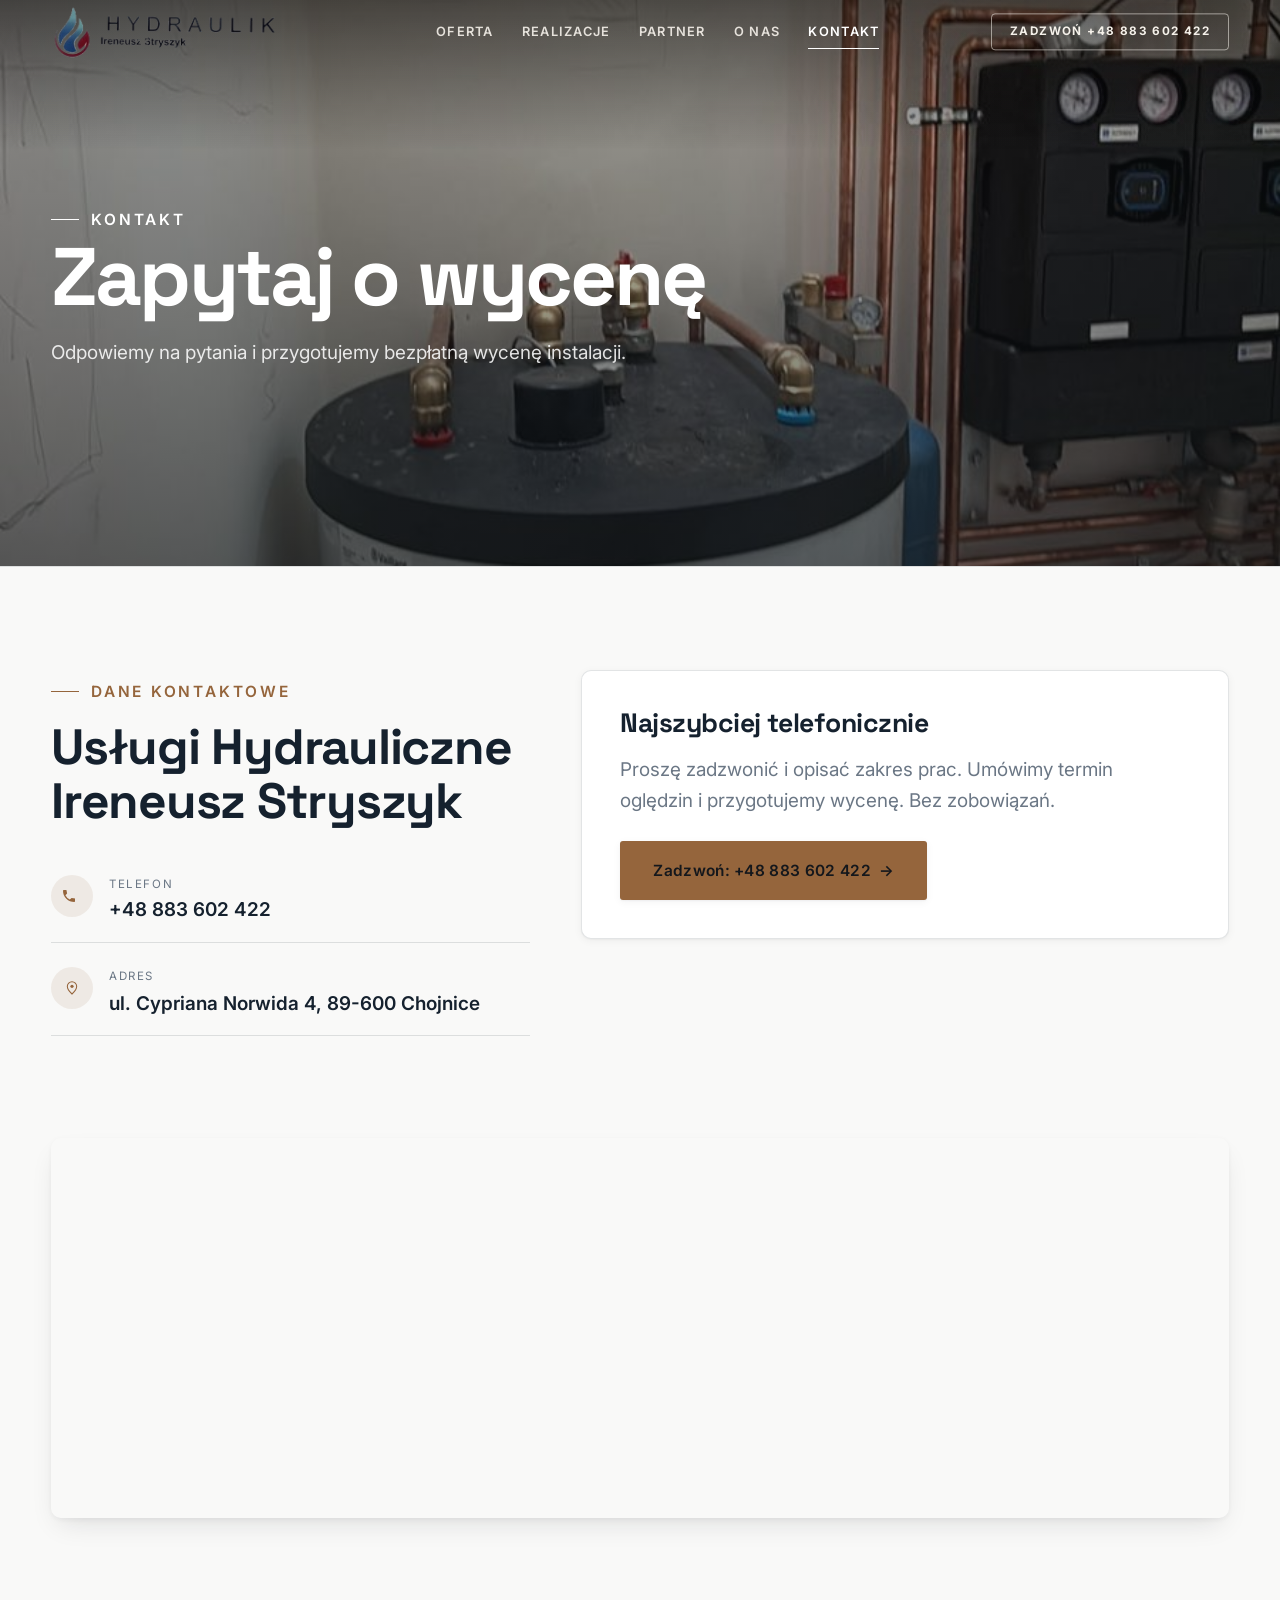
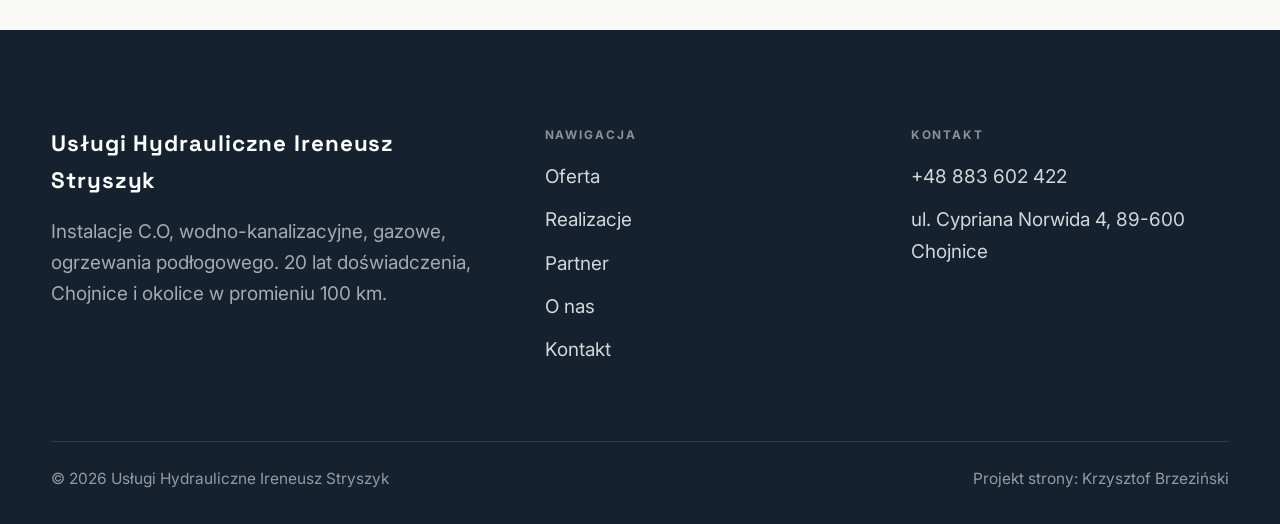
==== kontakt.html @ 6b68708b "Lightbox obejmuje urzadzenia Vaillant + podpisy pod powiekszeniem Co-Authored-By: Claude Opus 5 (1M " ====
<!DOCTYPE html>
<html lang="pl">
<head>
<meta charset="UTF-8">
<meta name="viewport" content="width=device-width, initial-scale=1.0">
<title>Kontakt - Usługi Hydrauliczne Ireneusz Stryszyk</title>
<meta name="description" content="Bezpłatna wycena instalacji. Chojnice, ul. Cypriana Norwida 4. Tel. +48 883 602 422. Tel. +48 883 602 422.">
<link rel="preconnect" href="https://fonts.googleapis.com">
<link rel="preconnect" href="https://fonts.gstatic.com" crossorigin>
<link href="https://fonts.googleapis.com/css2?family=Space+Grotesk:wght@500;600;700&family=Inter:wght@400;500;600&display=swap" rel="stylesheet">
<link rel="canonical" href="https://impulseo-pl.github.io/uslugi-hydrauliczne-ireneusz-stryszyk/kontakt.html">
<link rel="icon" href="img/favicon-32.png" sizes="32x32">
<link rel="apple-touch-icon" href="img/favicon-180.png">
<meta name="theme-color" content="#12181C">
<meta property="og:type" content="website">
<meta property="og:site_name" content="Usługi Hydrauliczne Ireneusz Stryszyk">
<meta property="og:locale" content="pl_PL">
<meta property="og:title" content="Kontakt - Usługi Hydrauliczne Ireneusz Stryszyk">
<meta property="og:description" content="Bezpłatna wycena instalacji. Chojnice, ul. Cypriana Norwida 4. Tel. +48 883 602 422.">
<meta property="og:url" content="https://impulseo-pl.github.io/uslugi-hydrauliczne-ireneusz-stryszyk/kontakt.html">
<meta property="og:image" content="https://impulseo-pl.github.io/uslugi-hydrauliczne-ireneusz-stryszyk/img/og.jpg">
<meta property="og:image:width" content="1200">
<meta property="og:image:height" content="630">
<meta name="twitter:card" content="summary_large_image">
<meta name="twitter:title" content="Kontakt - Usługi Hydrauliczne Ireneusz Stryszyk">
<meta name="twitter:description" content="Bezpłatna wycena instalacji. Chojnice, ul. Cypriana Norwida 4. Tel. +48 883 602 422.">
<meta name="twitter:image" content="https://impulseo-pl.github.io/uslugi-hydrauliczne-ireneusz-stryszyk/img/og.jpg">
<link rel="stylesheet" href="assets/styles.css?v=20260729e">
</head>
<body>

<header class="nav">
  <div class="wrap nav-inner">
    <a class="brand brand-has-logo" href="index.html"><img class="brand-logo" src="img/logo.png" alt="Usługi Hydrauliczne Ireneusz Stryszyk"></a>
    <nav class="nav-links">
      <a href="oferta.html">Oferta</a>
      <a href="realizacje.html">Realizacje</a>
      <a href="partner.html">Partner</a>
      <a href="o-nas.html">O nas</a>
      <a href="kontakt.html" class="active">Kontakt</a>
      <a href="tel:+48883602422" class="btn btn-accent">Zadzwoń +48 883 602 422</a>
    </nav>
    <button class="nav-toggle" aria-label="Menu"><span></span><span></span><span></span></button>
  </div>
</header>

<section class="pagehead">
  <img src="img/foto/f24.jpg" alt="Usługi Hydrauliczne Ireneusz Stryszyk - Zapytaj o wycenę">
  <div class="wrap">
    <span class="eyebrow">Kontakt</span>
    <h1>Zapytaj o wycenę</h1>
    <p>Odpowiemy na pytania i przygotujemy bezpłatną wycenę instalacji.</p>
  </div>
</section>
<section>
  <div class="wrap contact-grid">
    <div class="reveal">
      <span class="eyebrow">Dane kontaktowe</span>
      <h2 style="margin:var(--space-4) 0 var(--space-6)">Usługi Hydrauliczne Ireneusz Stryszyk</h2>
      <div class="info-list">
        <div class="info-row"><div class="ic"><svg class="ico-tel" width="16" height="16" viewBox="0 0 24 24" fill="none" aria-hidden="true"><path d="M6.6 10.8a15.5 15.5 0 0 0 6.6 6.6l2.2-2.2a1 1 0 0 1 1-.24 11.4 11.4 0 0 0 3.6.58 1 1 0 0 1 1 1V20a1 1 0 0 1-1 1A17 17 0 0 1 3 4a1 1 0 0 1 1-1h3.5a1 1 0 0 1 1 1c0 1.25.2 2.46.58 3.6a1 1 0 0 1-.25 1l-2.23 2.2Z" fill="currentColor"/></svg></div><div><div class="lbl">Telefon</div><a class="val" href="tel:+48883602422">+48 883 602 422</a></div></div>
        <div class="info-row"><div class="ic"><svg class="ico-pin" width="16" height="16" viewBox="0 0 24 24" fill="none" aria-hidden="true"><path d="M12 21s7-6.1 7-11.5A7 7 0 0 0 5 9.5C5 14.9 12 21 12 21Z" stroke="currentColor" stroke-width="1.6" fill="none"/><circle cx="12" cy="9.5" r="2.4" fill="currentColor"/></svg></div><div><div class="lbl">Adres</div><div class="val">ul. Cypriana Norwida 4, 89-600 Chojnice</div></div></div>
      </div>
    </div>
    <div class="reveal">
      <div class="form">
        <h3 style="margin-bottom:var(--space-4)">Najszybciej telefonicznie</h3>
        <p class="muted" style="margin-bottom:var(--space-5)">Proszę zadzwonić i opisać zakres prac. Umówimy termin oględzin i przygotujemy wycenę. Bez zobowiązań.</p>
        <a href="tel:+48883602422" class="btn btn-accent" style="justify-content:center">Zadzwoń: +48 883 602 422 <span class="arr">→</span></a>
      </div>
    </div>
  </div>
</section>
<section style="padding-top:0">
  <div class="wrap reveal">
    <iframe class="map" title="Usługi Hydrauliczne Ireneusz Stryszyk - Chojnice" src="https://maps.google.com/maps?q=53.6999697%2C17.5601642&z=15&output=embed" loading="lazy" referrerpolicy="no-referrer-when-downgrade"></iframe>
  </div>
</section>

<footer>
  <div class="wrap">
    <div class="foot-grid">
      <div class="foot-brand">
        <div class="name">Usługi Hydrauliczne Ireneusz Stryszyk</div>
        <p>Instalacje C.O, wodno-kanalizacyjne, gazowe, ogrzewania podłogowego. 20 lat doświadczenia, Chojnice i okolice w promieniu 100 km.</p>
      </div>
      <div class="foot-col">
        <h4>Nawigacja</h4>
        <a href="oferta.html">Oferta</a>
        <a href="realizacje.html">Realizacje</a>
        <a href="partner.html">Partner</a>
        <a href="o-nas.html">O nas</a>
        <a href="kontakt.html">Kontakt</a>
      </div>
      <div class="foot-col">
        <h4>Kontakt</h4>
        <a href="tel:+48883602422">+48 883 602 422</a>
        <p>ul. Cypriana Norwida 4, 89-600 Chojnice</p>
      </div>
    </div>
    <div class="foot-bot">
      <span>© 2026 Usługi Hydrauliczne Ireneusz Stryszyk</span>
      <span>Projekt strony: Krzysztof Brzeziński</span>
    </div>
  </div>
</footer>
<div class="sticky-call"><a class="sc-call" href="tel:+48883602422"><svg class="ico-tel" width="16" height="16" viewBox="0 0 24 24" fill="none" aria-hidden="true"><path d="M6.6 10.8a15.5 15.5 0 0 0 6.6 6.6l2.2-2.2a1 1 0 0 1 1-.24 11.4 11.4 0 0 0 3.6.58 1 1 0 0 1 1 1V20a1 1 0 0 1-1 1A17 17 0 0 1 3 4a1 1 0 0 1 1-1h3.5a1 1 0 0 1 1 1c0 1.25.2 2.46.58 3.6a1 1 0 0 1-.25 1l-2.23 2.2Z" fill="currentColor"/></svg> Zadzwoń</a><a class="sc-quote" href="kontakt.html">Bezpłatna wycena</a></div>

<script src="assets/main.js?v=20260729e"></script>
</body>
</html>
---- assets/styles.css ----
/* ============================================================
   STOLBASZ — premium, architektoniczny B2B fit-out
   Jasna paleta, zero brązu. System wg premium-web-craft.
   Projekt strony: Krzysztof Brzeziński
   ============================================================ */

:root{
  /* PALETA — jasna, architektoniczna, chłodna */
  --paper:#F4F6F8;          /* główne tło */
  --paper-2:#E7EBEF;        /* sekcje alternatywne (chłodny jasny szary) */
  --paper-3:#E7EBEF;        /* delikatne wypełnienia */
  --ink:#15212E;            /* tekst główny — chłodny grafit */
  --ink-soft:#243443;       /* nagłówki drugorzędne */
  --muted:#6B7785;          /* tekst poboczny */
  --line:rgba(21,33,46,.12);/* hairline */
  --accent:#E8A317;         /* stonowany petrol-slate — jedyny akcent */
  --accent-d:#C9870C;
  --accent-soft:rgba(232,163,23,.10);
  --dark:#15212E;           /* sekcje ciemne (stopka/CTA) */

  /* ODSTĘPY — skala 4/8 */
  --space-1:4px; --space-2:8px; --space-3:12px; --space-4:16px; --space-5:24px;
  --space-6:32px; --space-7:48px; --space-8:64px; --space-9:96px; --space-10:128px;

  /* TYPOGRAFIA — fluid clamp() (skala podbita 16.07.2026: większe, czytelniejsze litery — uwaga Adama) */
  --text-sm:clamp(.9rem,.87rem + .12vw,1rem);
  --text-base:clamp(1.08rem,1.04rem + .18vw,1.2rem);
  --text-lg:clamp(1.24rem,1.15rem + .34vw,1.44rem);
  --text-h3:clamp(1.34rem,1.22rem + .55vw,1.66rem);
  --text-h2:clamp(2.1rem,1.66rem + 2.1vw,3.1rem);
  --text-h1:clamp(2.9rem,2.1rem + 4vw,5.1rem);

  /* PROMIENIE — architektoniczne, raczej ostre */
  --r-sm:3px; --r-md:6px; --r-lg:10px;

  /* RUCH */
  --ease:cubic-bezier(.25,.46,.45,.94); --dur:.24s;

  /* CIENIE — miękkie, warstwowe */
  --sh-sm:0 1px 2px rgba(16,24,32,.04), 0 2px 8px rgba(16,24,32,.05);
  --sh-md:0 2px 6px rgba(16,24,32,.05), 0 12px 28px -8px rgba(16,24,32,.12);
  --sh-lg:0 6px 14px rgba(16,24,32,.07), 0 26px 56px -18px rgba(16,24,32,.22);

  --hairline:1px solid var(--line);

  --font-display:'Space Grotesk','Inter',sans-serif;
  --font-body:'Inter',sans-serif;
}

*{box-sizing:border-box;margin:0;padding:0}
html{scroll-behavior:smooth}
body{
  font-family:var(--font-body);
  font-size:var(--text-base);
  line-height:1.65;
  color:var(--ink);
  background:var(--paper);
  -webkit-font-smoothing:antialiased;
  text-rendering:optimizeLegibility;
}
img{max-width:100%;display:block}
a{color:inherit;text-decoration:none}

.wrap{width:min(92%,1180px);margin-inline:auto}
section{padding-block:clamp(52px,6.5vw,96px)}

h1,h2,h3{font-family:var(--font-display);font-weight:700;line-height:1.08;letter-spacing:-.02em;color:var(--ink)}
h1{font-size:var(--text-h1);letter-spacing:-.035em}
h2{font-size:var(--text-h2);letter-spacing:-.025em}
h3{font-size:var(--text-h3)}
p{max-width:65ch}

.eyebrow{
  font-family:var(--font-body);
  font-size:var(--text-sm);
  font-weight:600;
  letter-spacing:.18em;
  text-transform:uppercase;
  color:var(--accent);
  display:inline-flex;align-items:center;gap:var(--space-3);
}
.eyebrow::before{content:"";width:28px;height:1px;background:var(--accent);display:inline-block}

.muted{color:var(--muted)}
.lead{font-size:var(--text-lg);line-height:1.55;color:var(--ink-soft);max-width:50ch}

/* ---------- BUTTONS ---------- */
.btn{
  display:inline-flex;align-items:center;gap:var(--space-2);
  font-weight:600;font-size:var(--text-sm);letter-spacing:.02em;
  padding:var(--space-4) var(--space-6);
  border-radius:var(--r-sm);
  transition:transform var(--dur) var(--ease),box-shadow var(--dur) var(--ease),background var(--dur) var(--ease);
  cursor:pointer;border:1px solid transparent;
}
.btn-accent{background:var(--accent);color:#fff;box-shadow:var(--sh-sm)}
.btn-accent:hover{background:var(--accent-d);transform:translateY(-2px);box-shadow:var(--sh-md)}
.btn-accent:active{transform:translateY(0);box-shadow:var(--sh-sm)}
.btn-ghost{background:transparent;color:var(--ink);border-color:var(--line)}
.btn-ghost:hover{border-color:var(--accent);color:var(--accent);transform:translateY(-2px)}
.btn-light{background:#fff;color:var(--ink);box-shadow:var(--sh-sm)}
.btn-light:hover{transform:translateY(-2px);box-shadow:var(--sh-md)}
.btn .arr{transition:transform var(--dur) var(--ease)}
.btn:hover .arr{transform:translateX(4px)}

/* ---------- NAV ---------- */
.nav{
  position:sticky;top:0;z-index:50;
  background:color-mix(in srgb,var(--paper) 88%,transparent);
  backdrop-filter:saturate(140%) blur(10px);
  border-bottom:var(--hairline);
}
.nav-inner{display:flex;align-items:center;justify-content:space-between;height:72px}
.brand{display:flex;flex-direction:column;line-height:1}
.brand .name{font-family:var(--font-display);font-weight:800;font-size:1.35rem;letter-spacing:.04em}
.brand .sub{font-size:.62rem;letter-spacing:.34em;text-transform:uppercase;color:var(--muted);margin-top:5px}
.nav-links{display:flex;align-items:center;gap:var(--space-6)}
.nav-links a{font-size:var(--text-sm);font-weight:500;color:var(--ink-soft);position:relative;padding-block:4px;transition:color var(--dur) var(--ease)}
.nav-links a::after{content:"";position:absolute;left:0;bottom:0;width:0;height:1.5px;background:var(--accent);transition:width var(--dur) var(--ease)}
.nav-links a:hover,.nav-links a.active{color:var(--ink)}
.nav-links a:hover::after,.nav-links a.active::after{width:100%}
.nav-links .btn{padding:var(--space-2) var(--space-5)}
/* przyciski w nav: właściwy kolor (przebij .nav-links a) + bez podkreślenia */
.nav-links a.btn-accent{color:#fff}
.nav-links a.btn-ghost,.nav-links a.btn-light{color:var(--ink)}
.nav-links a.btn::after{display:none}
.nav-toggle{display:none;background:none;border:none;cursor:pointer;flex-direction:column;gap:5px;padding:8px}
.nav-toggle span{width:24px;height:2px;background:var(--ink);transition:var(--dur)}

/* ---------- HERO (split) ---------- */
.hero{position:relative;overflow:hidden;border-bottom:var(--hairline)}
.hero-grid{display:grid;grid-template-columns:1.05fr .95fr;gap:clamp(24px,4vw,60px);align-items:center;
  padding-block:clamp(36px,4.5vw,64px)}
.hero-copy .eyebrow{margin-bottom:var(--space-5)}
.hero-copy h1{margin-bottom:var(--space-5)}
.hero-copy .lead{margin-bottom:var(--space-7)}
.hero-actions{display:flex;flex-wrap:wrap;gap:var(--space-4)}
.hero-art{position:relative;aspect-ratio:4/3;border-radius:var(--r-lg);overflow:hidden;box-shadow:var(--sh-lg)}
.hero-art img{width:100%;height:100%;object-fit:cover}
.hero-art::after{content:"";position:absolute;inset:0;background:linear-gradient(180deg,transparent 55%,rgba(18,24,28,.28))}
.hero-badge{position:absolute;left:var(--space-5);bottom:var(--space-5);z-index:2;
  background:rgba(252,252,251,.94);backdrop-filter:blur(4px);
  border-radius:var(--r-md);padding:var(--space-4) var(--space-5);box-shadow:var(--sh-md);max-width:78%}
.hero-badge strong{display:block;font-family:var(--font-display);font-size:1rem;letter-spacing:-.01em}
.hero-badge span{font-size:var(--text-sm);color:var(--muted)}

/* ---------- HERO duży / kinowy (strona główna) ---------- */
.hero-cine{position:relative;min-height:clamp(560px,82vh,840px);min-height:clamp(560px,82svh,840px);display:flex;align-items:center;overflow:hidden;border-bottom:var(--hairline)}
.hero-cine>img{position:absolute;inset:0;width:100%;height:100%;object-fit:cover;z-index:0}
.hero-cine::after{content:"";position:absolute;inset:0;z-index:1;
  background:linear-gradient(95deg,rgba(13,18,23,.86) 0%,rgba(13,18,23,.64) 32%,rgba(13,18,23,.24) 62%,rgba(13,18,23,.04) 100%)}
.hero-cine .wrap{position:relative;z-index:2;padding-block:var(--space-8)}
.hero-cine .hero-copy{max-width:660px}
.hero-cine .eyebrow{color:#fff;margin-bottom:var(--space-5)}
.hero-cine .eyebrow::before{background:#fff}
.hero-cine h1{color:#fff;margin-bottom:var(--space-5);font-size:clamp(2.9rem,2rem + 4.4vw,5.2rem)}
.hero-cine .lead{color:rgba(255,255,255,.92);max-width:48ch;margin-bottom:var(--space-7)}
.hero-cine .hero-actions{display:flex;flex-wrap:wrap;gap:var(--space-4)}
@media(max-width:680px){
  .hero-cine{min-height:clamp(520px,76vh,640px);min-height:clamp(520px,76svh,640px);align-items:flex-end}
  .hero-cine::after{background:linear-gradient(0deg,rgba(13,18,23,.9) 6%,rgba(13,18,23,.45) 55%,rgba(13,18,23,.25) 100%)}
  .hero-cine .wrap{padding-bottom:var(--space-9)}
}

/* full-bleed hero variant (podstrony) */
.pagehead{position:relative;min-height:46vh;min-height:46svh;display:flex;align-items:flex-end;overflow:hidden;border-bottom:var(--hairline)}
.pagehead img{position:absolute;inset:0;width:100%;height:100%;object-fit:cover}
.pagehead::after{content:"";position:absolute;inset:0;background:linear-gradient(180deg,rgba(18,24,28,.25),rgba(18,24,28,.62))}
.pagehead .wrap{position:relative;z-index:2;padding-block:var(--space-9);color:#fff}
.pagehead h1{color:#fff;max-width:18ch}
.pagehead .eyebrow{color:#fff}
.pagehead .eyebrow::before{background:#fff}
.pagehead p{color:rgba(255,255,255,.86);margin-top:var(--space-4);max-width:54ch}

/* ---------- STRIP (pasek skrótów / liczby) ---------- */
.strip{background:var(--dark);color:#fff}
.strip .wrap{display:grid;grid-template-columns:repeat(4,1fr);gap:var(--space-6);padding-block:var(--space-8)}
.strip .item .k{font-family:var(--font-display);font-size:clamp(1.6rem,1.2rem + 1.4vw,2.4rem);font-weight:800;letter-spacing:-.02em;color:#fff}
.strip .item .v{font-size:var(--text-sm);color:rgba(255,255,255,.66);margin-top:var(--space-2);line-height:1.45}
.strip .item{border-left:2px solid var(--accent);padding-left:var(--space-5)}

/* ---------- SECTION HEAD ---------- */
.head{max-width:48rem;margin-bottom:var(--space-8)}
.head.center{margin-inline:auto;text-align:center}
.head .eyebrow{margin-bottom:var(--space-4)}
.head h2{margin-bottom:var(--space-4)}
.head p{color:var(--muted);font-size:var(--text-lg);line-height:1.55}
.head.center p{margin-inline:auto}

/* ---------- INTRO SPLIT ---------- */
.split{display:grid;grid-template-columns:.92fr 1.08fr;gap:clamp(28px,5vw,80px);align-items:center}
.split.rev{grid-template-columns:1.08fr .92fr}
.split.rev .split-art{order:-1}
.split-art{position:relative;aspect-ratio:5/4;border-radius:var(--r-lg);overflow:hidden;box-shadow:var(--sh-lg)}
.split-art img{width:100%;height:100%;object-fit:cover}
.split-copy h2{margin-bottom:var(--space-5)}
.split-copy p+p{margin-top:var(--space-4)}
.split-copy .btn{margin-top:var(--space-6)}

/* ---------- SERVICES (zakres) ---------- */
.svc-grid{display:grid;grid-template-columns:repeat(auto-fit,minmax(280px,1fr));gap:var(--space-5)}
.svc{background:#fff;border:var(--hairline);border-radius:var(--r-md);padding:var(--space-7) var(--space-6);
  transition:transform var(--dur) var(--ease),box-shadow var(--dur) var(--ease),border-color var(--dur) var(--ease);
  position:relative;overflow:hidden}
.svc::before{content:"";position:absolute;left:0;top:0;width:3px;height:0;background:var(--accent);transition:height var(--dur) var(--ease)}
.svc:hover{transform:translateY(-4px);box-shadow:var(--sh-md);border-color:transparent}
.svc:hover::before{height:100%}
.svc .ic{font-family:var(--font-display);font-size:.8rem;font-weight:700;letter-spacing:.12em;color:var(--accent);margin-bottom:var(--space-4)}
.svc h3{margin-bottom:var(--space-3);font-size:1.22rem}
.svc p{color:var(--muted);font-size:var(--text-base);line-height:1.6}

/* big detailed service rows */
.svc-row{display:grid;grid-template-columns:.8fr 1.2fr;gap:clamp(20px,4vw,60px);align-items:center;padding-block:var(--space-8)}
.svc-row+.svc-row{border-top:var(--hairline)}
.svc-row.rev{grid-template-columns:1.2fr .8fr}
.svc-row.rev .svc-row-art{order:-1}
.svc-row-art{aspect-ratio:4/3;border-radius:var(--r-md);overflow:hidden;box-shadow:var(--sh-md)}
.svc-row-art img{width:100%;height:100%;object-fit:cover}
.svc-row h3{font-size:1.5rem;margin-bottom:var(--space-4)}
.svc-row .num{font-family:var(--font-display);font-size:.85rem;font-weight:700;letter-spacing:.14em;color:var(--accent);display:block;margin-bottom:var(--space-3)}
.svc-row ul{list-style:none;margin-top:var(--space-4);display:flex;flex-direction:column;gap:var(--space-2)}
.svc-row li{position:relative;padding-left:var(--space-5);color:var(--muted);font-size:var(--text-base)}
.svc-row li::before{content:"";position:absolute;left:0;top:.62em;width:8px;height:1px;background:var(--accent)}

/* ---------- GALLERY (realizacje) ---------- */
.gallery{display:grid;grid-template-columns:repeat(12,1fr);gap:var(--space-4);grid-auto-rows:200px}
/* GALERIA MASONRY — pionowe zdjęcia (portrety beauty/wellness) bez przycinania: kolumny, height auto */
.gallery-masonry{column-count:3;column-gap:var(--space-4)}
@media(max-width:900px){.gallery-masonry{column-count:2}}
@media(max-width:560px){.gallery-masonry{column-count:1}}
.gallery-masonry .m-tile{break-inside:avoid;margin:0 0 var(--space-4);padding:0;position:relative;overflow:hidden;border-radius:var(--r-md);border:1px solid var(--line)}
.gallery-masonry .m-tile img{width:100%;height:auto;display:block}
.gallery-masonry .m-tile .cap{position:absolute;left:0;right:0;bottom:0;padding:var(--space-4);color:#fff;background:linear-gradient(0deg,rgba(0,0,0,.55),transparent);font-size:var(--text-sm)}
.gallery-masonry .m-tile .cap small{display:block;font-weight:400;opacity:.78;letter-spacing:.04em;text-transform:uppercase;font-size:.66rem;margin-top:3px}
.tile{position:relative;overflow:hidden;border-radius:var(--r-md);box-shadow:var(--sh-sm);
  transition:transform var(--dur) var(--ease),box-shadow var(--dur) var(--ease)}
.tile img{width:100%;height:100%;object-fit:cover;transition:transform .6s var(--ease)}
.tile:hover{box-shadow:var(--sh-md)}
.tile:hover img{transform:scale(1.05)}
.tile .cap{position:absolute;left:0;right:0;bottom:0;padding:var(--space-5) var(--space-4) var(--space-4);
  background:linear-gradient(transparent,rgba(18,24,28,.78));color:#fff;
  font-size:var(--text-sm);font-weight:600;letter-spacing:.01em;
  opacity:0;transform:translateY(8px);transition:var(--dur) var(--ease)}
.tile:hover .cap{opacity:1;transform:translateY(0)}
.tile .cap small{display:block;font-weight:400;opacity:.78;letter-spacing:.04em;text-transform:uppercase;font-size:.66rem;margin-top:3px}
/* bento spans */
.t-wide{grid-column:span 6}
.t-tall{grid-column:span 6;grid-row:span 2}
.t-std{grid-column:span 6}
.t-third{grid-column:span 4}
.t-two3{grid-column:span 8}

/* ---------- TRUST / WIARYGODNOŚĆ ---------- */
.trust{background:var(--paper-2)}
.trust-grid{display:grid;grid-template-columns:repeat(auto-fit,minmax(240px,1fr));gap:var(--space-5);margin-top:var(--space-7)}
.trust-card{background:#fff;border-radius:var(--r-md);padding:var(--space-7) var(--space-6);box-shadow:var(--sh-sm);border-top:3px solid var(--accent)}
.trust-card .big{font-family:var(--font-display);font-size:clamp(1.8rem,1.3rem + 1.6vw,2.6rem);font-weight:800;letter-spacing:-.02em;color:var(--ink);line-height:1}
.trust-card h3{font-size:1.12rem;margin:var(--space-3) 0 var(--space-2)}
.trust-card p{color:var(--muted);font-size:var(--text-base);line-height:1.55}

/* ---------- CTA band ---------- */
.cta{background:var(--dark);color:#fff;position:relative;overflow:hidden}
.cta .wrap{display:grid;grid-template-columns:1.4fr .6fr;gap:var(--space-7);align-items:center;position:relative;z-index:2}
.cta h2{color:#fff;max-width:20ch}
.cta p{color:rgba(255,255,255,.74);margin-top:var(--space-4)}
.cta-actions{display:flex;flex-direction:column;gap:var(--space-3);align-items:flex-start}
.cta::before{content:"";position:absolute;right:-80px;top:-80px;width:360px;height:360px;border-radius:50%;
  background:radial-gradient(circle,var(--accent-soft),transparent 70%)}

/* ---------- CONTACT ---------- */
.contact-grid{display:grid;grid-template-columns:.85fr 1.15fr;gap:clamp(28px,4vw,56px);align-items:start}
.info-list{display:flex;flex-direction:column;gap:var(--space-2)}
.info-row{display:flex;gap:var(--space-4);align-items:flex-start;padding-block:var(--space-4);border-bottom:var(--hairline)}
.info-row .ic{flex:none;width:42px;height:42px;display:grid;place-items:center;border-radius:50%;
  background:var(--accent-soft);color:var(--accent);font-size:1.05rem}
.info-row .lbl{font-size:.72rem;letter-spacing:.14em;text-transform:uppercase;color:var(--muted)}
.info-row .val{font-weight:600;font-size:var(--text-base);margin-top:2px}
.info-row a.val:hover{color:var(--accent)}
.map{border:none;border-radius:var(--r-lg);box-shadow:var(--sh-md);width:100%;height:100%;min-height:380px;filter:grayscale(.2) contrast(1.02)}
.form{background:#fff;border:var(--hairline);border-radius:var(--r-lg);padding:clamp(24px,3vw,40px);box-shadow:var(--sh-sm)}
.form .fld{margin-bottom:var(--space-5)}
.form label{display:block;font-size:var(--text-sm);font-weight:600;margin-bottom:var(--space-2)}
.form input,.form textarea{width:100%;font-family:inherit;font-size:var(--text-base);color:var(--ink);
  padding:var(--space-4);border:var(--hairline);border-radius:var(--r-sm);background:var(--paper);transition:border-color var(--dur)}
.form input:focus,.form textarea:focus{outline:none;border-color:var(--accent);background:#fff}
.form textarea{resize:vertical;min-height:120px}
.form .note{font-size:var(--text-sm);color:var(--muted);margin-top:var(--space-3)}

/* ---------- FOOTER ---------- */
footer{background:var(--dark);color:#fff;padding-block:var(--space-9) var(--space-6)}
.foot-grid{display:grid;grid-template-columns:1.4fr 1fr 1fr;gap:var(--space-7);margin-bottom:var(--space-8)}
.foot-brand .name{font-family:var(--font-display);font-weight:800;font-size:1.4rem;letter-spacing:.04em}
.foot-brand p{color:rgba(255,255,255,.62);margin-top:var(--space-4);font-size:var(--text-base);max-width:38ch}
.foot-col h4{font-size:.74rem;letter-spacing:.16em;text-transform:uppercase;color:rgba(255,255,255,.5);margin-bottom:var(--space-4)}
.foot-col a,.foot-col p{display:block;color:rgba(255,255,255,.82);font-size:var(--text-base);margin-bottom:var(--space-3)}
.foot-col a:hover{color:#fff}
.foot-bot{border-top:1px solid rgba(255,255,255,.12);padding-top:var(--space-5);display:flex;justify-content:space-between;flex-wrap:wrap;gap:var(--space-3);
  font-size:var(--text-sm);color:rgba(255,255,255,.55)}
.foot-bot a:hover{color:#fff}

/* ---------- REVEAL ---------- */
.reveal{opacity:0;transform:translateY(22px);transition:opacity .6s var(--ease),transform .6s var(--ease)}
.reveal.in{opacity:1;transform:none}

/* ---------- RESPONSIVE ---------- */
@media(max-width:920px){
  .hero-grid,.split,.split.rev,.svc-row,.svc-row.rev,.cta .wrap,.contact-grid,.foot-grid{grid-template-columns:1fr}
  .split.rev .split-art,.svc-row.rev .svc-row-art{order:0}
  .hero-art{aspect-ratio:16/10;max-height:420px}
  .strip .wrap{grid-template-columns:repeat(2,1fr);gap:var(--space-7)}
  .gallery{grid-auto-rows:180px}
  .t-wide,.t-tall,.t-std,.t-third,.t-two3{grid-column:span 6}
  .t-tall{grid-row:span 1}
  .cta-actions{flex-direction:row;flex-wrap:wrap}
  .foot-grid{gap:var(--space-6)}
}
@media(max-width:680px){
  .nav-links{position:fixed;inset:72px 0 auto 0;background:var(--paper);flex-direction:column;align-items:stretch;
    gap:0;padding:var(--space-4) 6%;border-bottom:var(--hairline);box-shadow:var(--sh-md);
    transform:translateY(-120%);transition:transform var(--dur) var(--ease)}
  .nav-links.open{transform:translateY(0)}
  .nav-links a{padding-block:var(--space-4);border-bottom:var(--hairline)}
  .nav-links .btn{margin-top:var(--space-3);justify-content:center}
  .nav-toggle{display:flex}
  .strip .wrap{grid-template-columns:1fr}
  .gallery{grid-template-columns:repeat(6,1fr)}
  .foot-grid{grid-template-columns:1fr}
}
@media(prefers-reduced-motion:reduce){
  *{animation-duration:.01ms!important;transition:none!important}
  .reveal{opacity:1!important;transform:none!important}
  html{scroll-behavior:auto}
}

/* ============================================================
   PREMIUM LAYER — destylat deep-researchu branż (anty-AI, spokój).
   Zmienne STOLBASZ (--accent/--ink/--paper/--line/--dark). Ruch ledwo
   zauważalny, krzywa cubic-bezier(.16,.84,.44,1); prefers-reduced-motion
   pokryte blanketem wyżej. Karty hairline zamiast cieni = #1 sygnał „nie-AI".
   ============================================================ */

/* więcej oddechu między sekcjami (liderzy: 110-130px) */
section{padding-block:clamp(64px,8vw,128px)}

/* 1) Aksamitny reveal — dłuższa, miękka krzywa zamiast „skoku" */
.reveal{transition:opacity .9s cubic-bezier(.16,.84,.44,1),transform .9s cubic-bezier(.16,.84,.44,1);will-change:opacity,transform}
/* stagger TYLKO w galerii (tam pozycja = porządek dzieci) */
.gallery .reveal:nth-child(2){transition-delay:.07s}
.gallery .reveal:nth-child(3){transition-delay:.14s}
.gallery .reveal:nth-child(4){transition-delay:.21s}
.gallery .reveal:nth-child(5){transition-delay:.28s}
.gallery .reveal:nth-child(6){transition-delay:.35s}

/* 2) Hero STATYCZNY na .hero-cine — Ken Burns CAŁKIEM WYŁĄCZONY 26.06 (3. zgłoszenie Szymona).
   GENEZA: animowanie scale na <img> hero z teksturami (cegły/framugi) re-samplinguje obraz
   klatka po klatce → na części ekranów drobne drganie/shimmer = „heroshot się trzęsie".
   translateY usunięto wcześniej, scale-only + will-change/GPU NIE wystarczyły do GWARANCJI gładkości.
   Krzysztof zażądał pewności („make sure, że błąd się nie pojawi") > efekt. Zero animacji = 0% drgania.
   Delikatny zoom zostaje TYLKO w pełnoekranowych hero gastro/studio (hg-bg/hs-bg — tło, inny
   mechanizm, chwalone, nigdy nie zgłaszane). NIE wracać do KB na .hero-cine bez realnego testu
   na sprzęcie klienta — to ryzyko regresji „trzęsienia”. */
/* BEZPIECZNY "wow" na hero = jednorazowy FADE-IN (opacity), nie zoom.
   opacity nie dotyka bitmapy → gładkie na KAŻDYM zdjęciu/ekranie/GPU, zero ryzyka migotania.
   Geometryczny ruch (scale/translate) na .hero-cine jest ZAKAZANY (bramka pilnuje). */
@keyframes heroFade{from{opacity:0}to{opacity:1}}
.hero-cine>img{transform:none;animation:heroFade 1.1s ease-out both}

/* 3) Akcentowy hairline pod nagłówkiem sekcji, który „rysuje się" przy wejściu */
.head h2{position:relative;padding-bottom:18px}
.head h2::after{content:"";position:absolute;left:0;bottom:0;height:1px;width:0;background:var(--accent);transition:width 1s cubic-bezier(.16,.84,.44,1) .15s}
.head.center h2::after{left:50%;transform:translateX(-50%)}
.head.reveal.in h2::after,.head.center.reveal.in h2::after{width:54px}

/* 4) Karty HAIRLINE zamiast cieni/zaokrągleń (najmocniejszy anty-AI detal) */
.svc{background:transparent;border:1px solid var(--line);border-radius:var(--r-sm);box-shadow:none}
.svc:hover{box-shadow:none;border-color:var(--accent);transform:translateY(-3px)}
.trust-card{background:transparent;box-shadow:none;border:1px solid var(--line);border-top:2px solid var(--accent);border-radius:var(--r-sm)}
.tile{box-shadow:none;border-radius:var(--r-sm)}
.tile:hover{box-shadow:none}

/* 5) Sticky-nav kondensuje się po przewinięciu (sygnał dopracowania) */
.nav{transition:box-shadow .4s ease,background .4s ease}
.nav.is-stuck{box-shadow:0 1px 0 var(--line),0 14px 30px -24px rgba(0,0,0,.45)}
.nav-inner{transition:height .35s var(--ease)}
.nav.is-stuck .nav-inner{height:60px}

/* 6) MANIFESTO — pełnoekranowy cytat-bohater (zastępuje generyczne „Dlaczego my") */
.manifesto{background:var(--paper-2);text-align:center}
.manifesto .wrap{max-width:60rem}
.manifesto p{font-family:var(--font-display);font-style:italic;font-size:clamp(1.6rem,1rem + 2.4vw,2.8rem);line-height:1.32;color:var(--ink-soft);margin-inline:auto;max-width:26ch;position:relative;padding-top:var(--space-8)}
.manifesto p::before{content:"";position:absolute;top:0;left:50%;transform:translateX(-50%);width:54px;height:1px;background:var(--accent)}
.manifesto p span{color:var(--accent);font-style:italic}

/* 7) GATEWAYS — 3 duże bramy-zdjęcia (zamiast paska menu usług) */
.gateways{display:grid;grid-template-columns:repeat(3,1fr);gap:var(--space-4)}
.gateway{position:relative;aspect-ratio:3/4;overflow:hidden;border-radius:var(--r-sm);display:block}
.gateway img{width:100%;height:100%;object-fit:cover;transition:transform .8s var(--ease),filter .5s var(--ease)}
.gateway::after{content:"";position:absolute;inset:0;background:linear-gradient(180deg,transparent 38%,rgba(18,24,28,.74))}
.gateway:hover img{transform:scale(1.05);filter:brightness(1.05)}
.gateway .g-ttl{position:absolute;left:0;right:0;bottom:0;z-index:2;padding:var(--space-6) var(--space-5);color:#fff;font-family:var(--font-display);font-size:1.45rem;letter-spacing:-.01em;line-height:1.15}
.gateway .g-ttl small{display:block;font-family:var(--font-body);font-size:var(--text-sm);font-weight:400;opacity:.82;letter-spacing:.03em;margin-top:5px}
@media(max-width:760px){.gateways{grid-template-columns:1fr}.gateway{aspect-ratio:16/10}}

/* 8) LOGO klienta w nagłówku (gdy podane --logo) */
/* 52px domyślnie (feedback Bartka 06.07.2026: 40px ginęło, uwaga padła 3x; ~56px sprawdzone na żywym demie anna-borowiec-makeup) */
.brand-logo{height:64px;width:auto;max-width:300px;object-fit:contain;display:block}
.nav.is-stuck .brand-logo{height:52px}
@media(max-width:680px){.brand-logo{height:46px;max-width:210px}}


/* === RWD: nagłówki na wąskich ekranach (dodane 17.07.2026 razem z fixem clamp) ===
   Po przywróceniu działania clamp() dolna granica --text-h1 (2.9rem) rozpychała
   dokument przy długich polskich słowach na telefonach. Tu ją zjeżdżamy. */
@media (max-width:560px){
  :root{
    --text-h1:clamp(1.9rem, 1.15rem + 4.4vw, 2.7rem);
    --text-h2:clamp(1.5rem, 1rem + 3vw, 2.1rem);
  }
  .hero-cine h1{font-size:clamp(1.9rem, 1.15rem + 4.4vw, 2.7rem)}
  h1,h2{overflow-wrap:break-word}
}

/* GODZINY (godziny_grid z briefu) — dzień po lewej, godziny po prawej. Wcześniej BRAK stylu
   powodował sklejenie "Poniedziałek-Piątek8:00-20:00" (dodane 2026-07-21). Neutralne dla dem bez grafiku. */
.godz{display:flex;flex-direction:column;gap:2px;max-width:440px;margin-top:8px}
.godz-row{display:flex;justify-content:space-between;align-items:baseline;gap:24px;padding:10px 0;border-bottom:1px solid var(--line)}
.godz-row:last-child{border-bottom:0}
.godz-row b{font-weight:600;color:var(--ink)}
.godz-row span{color:var(--muted);white-space:nowrap}

/* === rodzina: fachowcy === */
/* ============================================================
   RODZINA: FACHOWCY (hydraulik/elektryk/remont/brukarstwo/ogrodzenia)
   Doklejane NA WIERZCH base.css. Dziedziczy paletę/fonty skórki (trade/elektryk).
   Filozofia: telefon-bohater + zaufanie + „bezpłatna wycena". Spokój, nie krzyk.
   (count-up i podwójny iframe mapy świadomie pominięte - krytyka blueprintu.)
   ============================================================ */

/* --- PROCES - oś „jak pracujemy" (podpis rodziny, czego nie ma w meblach) --- */
.proces{background:var(--paper-2)}
.proces-line{list-style:none;display:grid;grid-template-columns:repeat(4,1fr);gap:var(--space-5);position:relative;margin:0;padding:0}
.proces-line li{position:relative;padding-top:var(--space-7)}
.proces-line li::before{content:"";position:absolute;top:14px;left:0;right:0;height:1px;background:var(--line)}
.proces-line li:last-child::before{right:50%}
.proces-line li:first-child::before{left:50%}
.proces-line li::after{content:"";position:absolute;top:9px;left:calc(50% - 6px);width:11px;height:11px;border-radius:50%;background:var(--accent);box-shadow:0 0 0 4px var(--paper-2)}
.proces-line .pno{font-family:var(--font-display);font-weight:800;font-size:1.5rem;color:var(--accent);letter-spacing:-.02em;display:block;margin-bottom:var(--space-3);text-align:center}
.proces-line h3{font-size:1.1rem;margin-bottom:var(--space-2);text-align:center}
.proces-line p{color:var(--muted);font-size:var(--text-sm);line-height:1.5;text-align:center;max-width:26ch;margin-inline:auto}
@media(max-width:820px){
  .proces-line{grid-template-columns:1fr;gap:0}
  .proces-line li{padding:var(--space-5) 0 var(--space-5) var(--space-7)}
  .proces-line li::before{left:5px;right:auto;top:0;bottom:0;width:1px;height:auto}
  .proces-line li:first-child::before,.proces-line li:last-child::before{left:5px;right:auto}
  .proces-line li::after{top:var(--space-6);left:0}
  .proces-line .pno,.proces-line h3,.proces-line p{text-align:left;margin-inline:0}
}

/* --- OBSZAR DZIAŁANIA - lokalność (chipy z REALNEGO miasta, bez drugiego iframe) --- */
.obszar .head{text-align:center;margin-inline:auto}
.obszar .head .eyebrow{justify-content:center}
.obszar-list{list-style:none;display:flex;flex-wrap:wrap;justify-content:center;gap:var(--space-3);margin:0;padding:0;max-width:60rem;margin-inline:auto}
.obszar-list li{border:1px solid var(--line);border-radius:999px;padding:var(--space-2) var(--space-5);
  font-size:var(--text-sm);font-weight:600;color:var(--ink-soft);transition:border-color .24s var(--ease),color .24s var(--ease)}
.obszar-list li:hover{border-color:var(--accent);color:var(--accent)}
.obszar-list li.is-home{background:var(--accent);border-color:var(--accent);color:#fff}

/* --- STICKY-CALL - dolny pasek mobile (najważniejszy konwerter tej rodziny) --- */
.sticky-call{display:none}
@media(max-width:820px){
  .sticky-call{display:grid;grid-template-columns:1fr 1fr;gap:1px;position:fixed;left:0;right:0;bottom:0;z-index:90;
    background:var(--line);box-shadow:0 -6px 20px -10px rgba(0,0,0,.4)}
  .sticky-call a{padding:15px 8px;text-align:center;font-weight:700;font-size:.95rem;letter-spacing:.01em}
  .sc-call{background:var(--accent);color:#fff}
  .sc-quote{background:var(--paper);color:var(--ink)}
  body{padding-bottom:56px}
}

/* --- Blok „Awaria? Dzwoń” (opcjonalny, hydraulik/elektryk) --- */
.awaria{background:var(--dark);color:#fff}
.awaria .wrap{display:flex;flex-wrap:wrap;align-items:center;justify-content:space-between;gap:var(--space-5);padding-block:var(--space-7)}
.awaria h3{color:#fff;font-size:clamp(1.3rem,1rem + 1.2vw,1.8rem)}
.awaria p{color:rgba(255,255,255,.72);margin-top:var(--space-2)}
.awaria .btn-accent{white-space:nowrap}

/* === CERTYFIKATY / CZYM PRACUJEMY (gated: renderuje sie tylko gdy brief poda certy/marki/gwarancja) - mocny lever dla dekarzy === */
.auto-marki .marki-list{display:flex;flex-wrap:wrap;justify-content:center;gap:clamp(.8rem,2.5vw,1.6rem);list-style:none;margin:var(--space-7) 0 0;padding:0}
.auto-marki .marki-list li{font-family:var(--font-display);text-transform:uppercase;letter-spacing:.12em;font-weight:600;
  font-size:clamp(.82rem,1.5vw,1rem);color:var(--ink-soft);padding:.5rem 1rem;border:1px solid var(--line);border-radius:var(--r-sm)}
.marki-gwar{text-align:center;color:var(--muted);font-size:var(--text-sm);margin-top:var(--space-6)}

/* ============================================================
   FAZA 3 - OSOBNY UKŁAD FACHOWCY (research wf_e4ed63db + krytyka z policzonym WCAG). Doklejane na wierzch.
   Tożsamość: ZAUFANIE + DUŻY TELEFON + DOWÓD. Dwublok hero (zdjęcie | lity panel), bezpośrednio, solidnie.
   ============================================================ */

/* --- P0 KONTRAST: bursztyn jako TEKST na jasnym = 2.0 FAIL (policzone). Naprawy (bursztyn->ciemny tekst / ink). --- */
.btn-accent{color:#14171c}                                  /* bursztyn + ciemny tekst = 8.28 PASS */
.sticky-call .sc-call{color:#14171c}                        /* sticky bursztyn + ciemny tekst */
.obszar-list li.is-home{background:var(--ink);border-color:var(--ink);color:#fff}  /* było bursztyn+biel 2.17 -> ink+biel 16.29 */
.proces-line .pno{color:var(--ink-soft)}                    /* numery procesu: było bursztyn 2.0 -> ink-soft (czytelne); kropka osi zostaje bursztyn (grafika) */

/* --- Ikona telefonu (uzywana w hero hf-phone-num; nav styluje silnik NAV NOBU) --- */
.ico-tel{vertical-align:-2px;margin-right:.3em}

/* === HERO FACHOWCY: dwublok (zdjęcie | lity panel ink). Zdjęcie = PIERWSZE dziecko (blur-guard + mobilny stack). STATYCZNE. === */
.hero-fach{display:grid;grid-template-columns:1fr minmax(0,46%);min-height:clamp(540px,76vh,740px);min-height:clamp(540px,76svh,740px)}
.hf-photo{width:100%;height:100%;object-fit:cover;display:block;background:var(--paper-2)}  /* img = PIERWSZE dziecko sekcji (blur-guard); EAGER, bez animacji (zero janku) */
.hf-panel{order:-1;background:var(--ink);color:#fff;display:flex;flex-direction:column;justify-content:center;
  padding:clamp(2.2rem,5vw,4.5rem) clamp(1.6rem,4vw,3.6rem)}
.hf-kicker{font-family:var(--font-display);font-weight:700;text-transform:uppercase;letter-spacing:.14em;
  font-size:clamp(.74rem,1.4vw,.9rem);color:var(--accent)}
.hf-title{color:#fff;font-family:var(--font-display);font-weight:800;line-height:1.05;letter-spacing:-.01em;
  font-size:clamp(1.9rem,1.4rem + 2vw,3rem);margin:var(--space-3) 0 var(--space-5)}
.hf-phone{display:inline-flex;flex-direction:column;gap:.15rem;margin-bottom:var(--space-5);width:fit-content}
.hf-phone-lab{font-size:.74rem;text-transform:uppercase;letter-spacing:.14em;color:rgba(255,255,255,.66)}
.hf-phone-num{font-family:var(--font-display);font-weight:800;color:#fff;font-variant-numeric:tabular-nums;white-space:nowrap;
  font-size:clamp(2rem,1.4rem + 2.2vw,2.9rem);line-height:1;display:inline-flex;align-items:center}
.hf-phone-num .ico-tel{width:.7em;height:.7em;color:var(--accent);margin-right:.35em}   /* ikona bursztyn, cyfry białe */
.hf-phone:hover .hf-phone-num{color:var(--accent)}
.hf-actions{display:flex;flex-wrap:wrap;gap:var(--space-3)}
.hf-ghost{color:#fff;border-color:rgba(255,255,255,.45)}
.hf-trust{margin-top:var(--space-5);padding-top:var(--space-4);border-top:1px solid rgba(255,255,255,.16);
  color:rgba(255,255,255,.82);font-weight:600;font-size:var(--text-sm);letter-spacing:.01em}
@media(max-width:820px){
  .hero-fach{grid-template-columns:1fr;min-height:0}
  .hf-photo{aspect-ratio:16/10}
  .hf-panel{order:0;padding-block:clamp(2rem,7vw,3rem)}     /* DOM-order: zdjęcie na górze, panel pod */
}

/* === PROMISE BAR: zawsze-obecna sygnatura usługowa (anty recon-collapse) === */
.fach-promise{background:var(--paper-2);border-bottom:var(--hairline);padding-block:0}
.fach-promise .wrap{padding-block:var(--space-4)}
.fp-row{list-style:none;margin:0;padding:0;display:flex;flex-wrap:wrap;justify-content:center;align-items:center;gap:clamp(.6rem,2.4vw,2rem)}
.fp-row li{font-family:var(--font-display);font-weight:700;text-transform:uppercase;letter-spacing:.08em;
  font-size:clamp(.72rem,1.3vw,.85rem);color:var(--ink-soft);display:flex;align-items:center}
.fp-row li:not(:last-child)::after{content:"";width:6px;height:6px;border-radius:50%;background:var(--accent);margin-left:clamp(.6rem,2.4vw,2rem)}

/* === TRUST BAR (gated): jasne pasmo, cyfry INK (NIE bursztyn=2.0 FAIL), bursztyn jako kreska pod liczbą === */
.trust-bar{background:var(--paper);border-bottom:var(--hairline)}
.trust-bar .wrap{display:flex;flex-wrap:wrap;align-items:center;justify-content:center;gap:clamp(1rem,3vw,2.6rem);padding-block:var(--space-7)}
.tb-stats{display:flex;flex-wrap:wrap;gap:clamp(1rem,3vw,2.6rem)}
.tb-stat{display:flex;flex-direction:column;align-items:center;text-align:center;padding-bottom:var(--space-2);border-bottom:3px solid var(--accent)}
.tb-num{font-family:var(--font-display);font-weight:800;font-size:clamp(2rem,3vw,2.8rem);line-height:1;color:var(--ink);font-variant-numeric:tabular-nums}
.tb-lab{font-size:.74rem;text-transform:uppercase;letter-spacing:.08em;color:var(--muted);margin-top:.3rem}
.tb-google{font-weight:700;color:var(--ink);font-size:var(--text-base);background:var(--paper-2);border:var(--hairline);border-radius:999px;padding:.5rem 1.1rem;font-variant-numeric:tabular-nums}
.tb-seal{font-family:var(--font-display);font-weight:700;text-transform:uppercase;letter-spacing:.06em;font-size:.85rem;
  color:var(--ink);border:1px solid var(--accent);border-radius:var(--r-sm);padding:.5rem 1rem}

/* === LISTA USŁUG (zamiast bram-nastrojowych): konkret "co + zakres + wycena" === */
.fach-uslugi .fu-list{list-style:none;margin:var(--space-8) 0 0;padding:0;display:flex;flex-direction:column}
.fu-row{display:grid;grid-template-columns:minmax(11rem,1fr) 2fr auto;gap:clamp(1rem,3vw,2.5rem);align-items:center;
  padding-block:var(--space-5);border-top:1px solid var(--line)}
.fu-row:last-child{border-bottom:1px solid var(--line)}
.fu-name{font-family:var(--font-display);font-weight:700;font-size:1.15rem;color:var(--ink)}
.fu-desc{color:var(--muted);font-size:var(--text-sm);line-height:1.55}
.fu-cta{font-weight:700;font-size:var(--text-sm);color:var(--accent-d);white-space:nowrap}
.fu-cta:hover{color:var(--ink)}
@media(max-width:760px){.fu-row{grid-template-columns:1fr;gap:var(--space-2)}.fu-cta{justify-self:start}}

/* === OPINIE (gated): realne cytaty z reconu === */
.opinie-grid{display:grid;grid-template-columns:repeat(auto-fit,minmax(16rem,1fr));gap:var(--space-6);margin-top:var(--space-8)}
.op-card{margin:0;background:var(--paper);border:1px solid var(--line);border-radius:var(--r-md);padding:var(--space-6);display:flex;flex-direction:column;gap:var(--space-3)}
.op-star{color:var(--accent-d);letter-spacing:.1em;font-size:.95rem}
.op-card blockquote{margin:0;color:var(--ink-soft);font-size:var(--text-base);line-height:1.6}
.op-autor{font-family:var(--font-display);font-weight:700;color:var(--ink);font-size:.95rem}

/* === SUWAK PRZED/PO (kopia z auto.css - CSS nie dziedziczy się między rodzinami; krytyka 5b) === */
.auto-ba .ba-slider{position:relative;--ba-pos:50%;max-width:62rem;margin:var(--space-8) auto 0;aspect-ratio:16/9;
  overflow:hidden;border-radius:var(--r-sm);border:1px solid var(--line);touch-action:none;user-select:none;cursor:ew-resize}
.ba-slider img{position:absolute;inset:0;width:100%;height:100%;object-fit:cover;display:block}
.ba-before-wrap{position:absolute;inset:0;clip-path:inset(0 calc(100% - var(--ba-pos)) 0 0)}
.ba-lab{position:absolute;top:var(--space-4);z-index:3;font-family:var(--font-display);text-transform:uppercase;
  letter-spacing:.1em;font-size:.7rem;color:#fff;background:rgba(10,12,15,.6);padding:.3rem .6rem;border-radius:2px}
.ba-lab-l{left:var(--space-4)}
.ba-lab-r{right:var(--space-4)}
.ba-handle{position:absolute;top:0;bottom:0;left:var(--ba-pos);width:2px;background:var(--accent);transform:translateX(-1px);z-index:4;pointer-events:none}
.ba-handle span{position:absolute;top:50%;left:50%;transform:translate(-50%,-50%);width:38px;height:38px;border-radius:50%;
  background:var(--accent);box-shadow:0 2px 12px rgba(0,0,0,.4);display:flex;align-items:center;justify-content:center}
.ba-handle span::before,.ba-handle span::after{content:"";position:absolute;width:0;height:0;border-block:5px solid transparent}
.ba-handle span::before{left:9px;border-right:6px solid #14171c}
.ba-handle span::after{right:9px;border-left:6px solid #14171c}
.ba-podpis{text-align:center;color:var(--muted);font-size:var(--text-sm);margin-top:var(--space-5)}

/* === NAV NOBU (silnik): fachowcy === */
.nav{position:fixed;left:0;right:0;backdrop-filter:none;border-bottom:1px solid transparent;z-index:100;transition:transform .35s var(--ease),background .35s ease,box-shadow .35s ease}
.nav.nav-hidden{transform:translateY(-100%)}
.nav.is-stuck{background:transparent;box-shadow:none;border-bottom-color:transparent}
.nav.is-stuck .nav-inner{height:64px}
.nav .brand{flex-direction:row;align-items:baseline;gap:.6rem;line-height:1}
.nav .brand .name{font-family:var(--font-display);font-weight:600;font-size:1.5rem;text-transform:uppercase;letter-spacing:.14em}
.nav .brand .sub{margin-top:0;padding-left:.65rem;border-left:1px solid currentColor;font-size:.66rem;font-weight:600;letter-spacing:.22em;text-transform:uppercase}
.nav .nav-links a{font-size:.8rem;font-weight:600;text-transform:uppercase;letter-spacing:.1em;padding-block:6px}
.nav .nav-links a::after{height:1px}
.nav .nav-links a.btn-accent{font-size:.73rem;font-weight:700;text-transform:uppercase;letter-spacing:.12em;padding:.5rem 1.1rem;border-radius:4px;box-shadow:none}
.nav .nav-links a.btn-accent:hover{transform:none;box-shadow:none}
.nav .nav-links a.btn-accent{background:var(--accent);border:1px solid var(--accent);color:#14171c}
.nav .nav-links a.btn-accent:hover{background:var(--accent);border-color:var(--accent);color:#14171c;filter:brightness(1.07)}
.nav{background:transparent}
.nav::after{content:"";position:absolute;left:0;right:0;top:0;height:150px;z-index:-1;pointer-events:none;transition:opacity .35s ease;background:linear-gradient(180deg,rgba(8,6,4,.55) 0%,rgba(8,6,4,0) 100%)}
.nav.nav-solid::after{opacity:0}
.nav .brand .name{color:#f5f1ea}
.nav .brand .sub{color:rgba(245,241,234,.82)}
.nav .nav-links a:not(.btn-accent){color:rgba(245,241,234,.9)}
.nav .nav-links a:not(.btn-accent):hover,.nav .nav-links a.active:not(.btn-accent){color:#fff}
.nav .nav-links a:not(.btn-accent)::after{background:#fff}
.nav .nav-toggle span{background:#f5f1ea}
.nav.nav-solid{background:color-mix(in srgb,var(--paper) 94%,transparent);backdrop-filter:saturate(140%) blur(10px);border-bottom:var(--hairline)}
.nav.nav-solid .brand .name{color:var(--ink)}
.nav.nav-solid .brand .sub{color:var(--accent-d)}
.nav.nav-solid .nav-links a:not(.btn-accent){color:var(--ink-soft)}
.nav.nav-solid .nav-links a:not(.btn-accent):hover,.nav.nav-solid .nav-links a.active:not(.btn-accent){color:var(--ink)}
.nav.nav-solid .nav-links a:not(.btn-accent)::after{background:var(--accent-d)}
.nav.nav-solid .nav-toggle span{background:var(--ink)}
.nav.nav-solid.nav-hidden{background:transparent;box-shadow:none;border-bottom-color:transparent}
@media(min-width:681px){
.nav .nav-inner{position:relative;height:64px}
.nav .nav-links{flex:1;justify-content:center;gap:clamp(1rem,2.2vw,1.9rem);padding-right:12rem}
.nav .nav-links a.btn-accent{position:absolute;right:0;top:50%;transform:translateY(-50%);margin:0}
.nav:not(.nav-solid) .nav-links a.btn-accent{background:transparent;border-color:rgba(245,241,234,.55);color:#f5f1ea}
.nav:not(.nav-solid) .nav-links a.btn-accent:hover{background:var(--accent);border-color:var(--accent);color:#14171c;transform:translateY(-50%)}
}
@media(max-width:680px){
.nav .nav-links:not(.open){transform:translateY(-160%);visibility:hidden}
.nav .nav-links.open{visibility:visible}
.nav .brand .name{font-size:1.12rem;letter-spacing:.1em}
.nav .brand .sub{display:none}
.nav .brand{min-width:0;overflow:hidden}
.nav .nav-links{background:var(--paper)}
.nav .nav-links a:not(.btn-accent){color:var(--ink-soft)}
.nav .nav-links a:not(.btn-accent):hover,.nav .nav-links a.active:not(.btn-accent){color:var(--ink)}
}

/* === MOTION LAYER v2 (silnik) === */
/* ============================================================
   MOTION LAYER v2 — warstwa RUCHU wspólna dla wszystkich rodzin (2026-07-26)
   ------------------------------------------------------------
   PO CO: dema były technicznie poprawne, ale statyczne („za mało efektowne",
   K. 26.07). Ta warstwa dokłada to, co dziś odróżnia stronę premium od
   porządnej: maskowane wejście nagłówków, zdjęcia odsłaniane kurtyną + zoom-out,
   parallax sterowany scrollem (CSS scroll-driven, zero JS w pętli scrolla),
   płynne przejścia MIĘDZY podstronami (View Transitions), stagger siatek.

   ZASADY BEZPIECZEŃSTWA (wynikają z realnych wpadek — NIE łamać):
   1. ⛔ ZERO ruchu geometrycznego na `.hero-cine>img` — skalowanie teksturowanej
      bitmapy = shimmer („heroshot się trzęsie", 3x Szymon). Hero rusza się TYLKO
      tekstem i tylko raz. Bramka predeploy tego pilnuje.
   2. Stan początkowy (ukrycie) ustawia ZAWSZE JavaScript przez klasę `.mt-on`
      na <html>. Bez JS / przy błędzie JS strona wygląda dokładnie jak przed tą
      warstwą — nigdy pusty ekran (wpadka Zmalovane 29.06).
   3. Używamy osobnych właściwości `scale:` / `translate:` zamiast `transform:` —
      dzięki temu wejście NIE kasuje istniejących hoverów (które jadą na transform).
   4. Każdy efekt „drogi" (parallax) tylko desktop + tylko gdy przeglądarka umie
      scroll-driven animations. Mobile dostaje sam fade/mask (bateria, jank).
   5. prefers-reduced-motion wyłącza wszystko (blanket w base.css + własne guardy).
   ============================================================ */

:root{
  --mt-ease:cubic-bezier(.16,.84,.44,1);
  --mt-step:70ms;          /* odstęp między kolejnymi elementami siatki */
}

/* ---------- 1) STAGGER — kolejne elementy siatki wchodzą po sobie ----------
   JS ustawia --i (numer w grupie). Podbita specyficzność (:nth-child(n)) bije
   sztywne delaye galerii z base.css, nie ruszając tamtego pliku. */
.reveal{transition-delay:calc(var(--i,0) * var(--mt-step))}
.gallery .reveal:nth-child(n),
.gateways .reveal:nth-child(n),
.svc-grid .reveal:nth-child(n){transition-delay:calc(var(--i,0) * var(--mt-step))}

/* dłuższy, bardziej „aksamitny" dojazd + delikatny zoom-out całej karty */
.mt-on .reveal{transition-duration:1s,1s}

/* ---------- 2) NAGŁÓWKI — wjazd linia po linii zza maski ----------
   JS dzieli tekst na realne linie (po pomiarze) i owija w .mt-line>i.
   Efekt „szuflady": litery wjeżdżają z dołu, obcięte krawędzią linii. */
.mt-lines .mt-line{display:block;overflow:hidden;padding-bottom:.08em;margin-bottom:-.08em}
.mt-lines .mt-line > i{
  display:block;font-style:inherit;
  translate:0 108%;
  transition:translate 1.05s var(--mt-ease) var(--mt-d,0s);
}
.mt-lines.mt-in .mt-line > i{translate:0 0}

/* wariant awaryjny (nagłówek ma zagnieżdżony markup → nie dzielimy na linie) */
.mt-fade{opacity:0;translate:0 18px;transition:opacity .9s var(--mt-ease) var(--mt-d,0s),translate .9s var(--mt-ease) var(--mt-d,0s)}
.mt-fade.mt-in{opacity:1;translate:0 0}

/* ---------- 3) ZDJĘCIA — odsłanianie „kurtyną" + zoom-out do naturalnej skali ----
   clip-path jedzie od dołu do góry, jednocześnie obraz schodzi z 1.10 do 1.
   Uwaga: `scale:` (nie transform) → hover .tile:hover img{transform:scale(1.05)}
   nadal działa i nie kłóci się z wejściem. */
.mt-on .mt-ph > img,
.mt-on .mt-ph > picture > img{
  clip-path:inset(0 0 100% 0);
  scale:1.10;
  transition:clip-path 1.15s var(--mt-ease) var(--mt-d,0s),
             scale 1.6s var(--mt-ease) var(--mt-d,0s);
}
.mt-on .mt-ph.in > img,
.mt-on .in .mt-ph > img,
.mt-on .mt-ph.mt-in > img,
.mt-on .mt-ph.in > picture > img,
.mt-on .in .mt-ph > picture > img{clip-path:inset(0 0 0 0);scale:1}

/* podpis kafla — delikatnie widoczny od razu, pełny na hover (mniej „martwych" kafli) */
.mt-on .tile .cap{opacity:.001}
.mt-on .tile.in .cap{opacity:.9;translate:0 0;transform:none}
.mt-on .tile.in:hover .cap{opacity:1}

/* ---------- 4) PARALLAX — sterowany scrollem, natywnym CSS (bez JS) ----------
   animation-timeline:view() = przeglądarka sama liczy postęp elementu w oknie.
   Zero listenerów scrolla → zero janku. Desktop only, tylko gdy wspierane. */
@supports (animation-timeline: view()){
  @media (prefers-reduced-motion:no-preference) and (min-width:900px){
    .mt-para{overflow:hidden}
    .mt-para > img{
      height:114%;
      position:relative;top:-7%;
      animation:mtPara linear both;
      animation-timeline:view();
      animation-range:cover 0% cover 100%;
      will-change:translate;
    }
    @keyframes mtPara{from{translate:0 -4.5%}to{translate:0 4.5%}}

    /* sekcje wchodzą z lekkim „oddechem" — zanika przy wyjeździe z ekranu */
    .mt-breathe{
      animation:mtBreathe linear both;
      animation-timeline:view();
      animation-range:entry 0% entry 70%;
    }
    @keyframes mtBreathe{from{opacity:.35}to{opacity:1}}
  }
}

/* ---------- 4b) ŻYWY NAGŁÓWEK — przenikanie kadrów ----------
   Warstwy leżą DOKŁADNIE na zdjęciu hero i różnią się tylko przezroczystością.
   ⛔ Żadnego scale/translate — to skalowanie bitmapy dawało migotanie na teksturach.
   Warstwy wstawia JS; bez niego nic się nie dzieje i nagłówek jest statyczny jak dotąd. */
.mt-hero-layer{
  position:absolute;inset:0;width:100%;height:100%;
  object-fit:cover;object-position:inherit;
  opacity:0;transition:opacity 1.6s ease-in-out;
  pointer-events:none;z-index:1;
}
/* ⚠️ KONIECZNE: warstwa jest zwykłym <img> wewnątrz hero, więc łapie ją reguła
   `.hero-cine > img{animation:heroFade both}` z base.css. Animacja CSS ma pierwszeństwo przed
   zwykłymi deklaracjami — trzymała przezroczystość na klatce startowej i przenikanie nie działało.
   Zdejmujemy JEDYNIE to jednorazowe pojawienie się (heroFade), celowo BEZ !important, żeby
   rodziny z delikatnym zoomem tła (gastro/auto/dom/studio) mogły go warstwie przekazać. */
.hero-cine > img.mt-hero-layer{animation:none}
.mt-hero-layer.mt-show{opacity:1}
/* gdy pokazujemy kadr z rotacji, oryginalne zdjęcie zostaje pod spodem (nigdy nie znika
   całkowicie — gdyby warstwa nie doszła, pod spodem zawsze jest pełne zdjęcie) */
img[data-rotate].mt-under{opacity:1}
/* treść nagłówka musi zostać NAD warstwami */
.hero-cine > .wrap,.hero-cine .hero-copy,
.hg-copy,.ha-copy,.hd-copy,.hs-copy,.hf-copy,.hk-copy,.hero-spa .wrap{position:relative;z-index:3}
@media(prefers-reduced-motion:reduce){
  .mt-hero-layer{display:none}
}

/* ---------- 5) PRZEJŚCIA MIĘDZY PODSTRONAMI (View Transitions) ----------
   Klik w menu przestaje być białym mignięciem — strony przenikają, a pasek
   nawigacji zostaje w miejscu (nazwany element). Przeglądarki bez wsparcia
   nawigują normalnie — zero ryzyka. */
@view-transition{navigation:auto}
@media (prefers-reduced-motion:no-preference){
  ::view-transition-old(root){animation:mtVtOut .26s ease both}
  ::view-transition-new(root){animation:mtVtIn .42s var(--mt-ease) both}
  @keyframes mtVtOut{from{opacity:1}to{opacity:0}}
  @keyframes mtVtIn{from{opacity:0}to{opacity:1}}
}
.nav{view-transition-name:mt-nav}
footer{view-transition-name:mt-foot}

/* ---------- 6) PASEK POSTĘPU CZYTANIA — 2px w kolorze marki ----------
   Też scroll-driven (bez JS). Wstawiany przez JS tylko gdy przeglądarka umie. */
.mt-progress{
  position:fixed;top:0;left:0;z-index:60;
  height:2px;width:100%;
  background:var(--accent);
  transform-origin:0 50%;
  scale:0 1;
  pointer-events:none;
}
@supports (animation-timeline: scroll()){
  .mt-progress{animation:mtProg linear both;animation-timeline:scroll(root block)}
  @keyframes mtProg{from{scale:0 1}to{scale:1 1}}
}

/* ---------- 7) PRZYCISKI — przelot światła + magnes (JS) ----------
   Nakładka jest przezroczysta i przelotowa → NIE zmienia kontrastu tekstu
   (kontrasty WCAG policzone dla wszystkich rodzin zostają w mocy). */
.btn{position:relative;overflow:hidden;isolation:isolate}
.btn::after{
  content:"";position:absolute;inset:0;z-index:-1;pointer-events:none;
  background:linear-gradient(100deg,transparent 32%,rgba(255,255,255,.20) 50%,transparent 68%);
  translate:-120% 0;
}
@media (prefers-reduced-motion:no-preference){
  .btn:hover::after{translate:120% 0;transition:translate .75s var(--mt-ease)}
}
.btn{transition:transform var(--dur) var(--ease),box-shadow var(--dur) var(--ease),
               background var(--dur) var(--ease),translate .25s ease-out}

/* ---------- 8) LINKI NAWIGACJI / LISTY — mikro-detale ---------- */
.mt-on .svc,.mt-on .trust-card{transition:transform .5s var(--mt-ease),border-color .35s ease,box-shadow .35s ease}
.mt-on .svc:hover{transform:translateY(-4px)}

/* kotwice nie chowają się pod przyklejonym paskiem */
:target,[id]{scroll-margin-top:96px}

/* ---------- 9) LICZBY (count-up) ---------- */
.mt-num{font-variant-numeric:tabular-nums}

/* ---------- 10) WYŁĄCZNIK GLOBALNY ----------
   Gdy user woli mniej ruchu — zdejmujemy wszystko, łącznie ze scroll-driven
   (blanket z base.css nie obejmuje animation-timeline). */
@media (prefers-reduced-motion:reduce){
  .mt-lines .mt-line > i{translate:0 0}
  .mt-fade{opacity:1;translate:0 0}
  .mt-on .mt-ph > img,.mt-on .mt-ph > picture > img{clip-path:none;scale:1}
  .mt-para > img{animation:none;height:100%;top:0}
  .mt-breathe{animation:none}
  .mt-progress{display:none}
  .mt-on .tile .cap{opacity:0}
}


/* === auto-paleta ze zdjęć klienta (dopasowanie do estetyki socials) === */
:root{--accent:#95653C;--accent-d:#754C29;--accent-soft:rgba(149,101,60,0.10);--paper:#F9F9F8;--paper-2:#EFEEED;--paper-3:#E8E7E5;}

/* === POPRAWKI KLIENTA 28.07.2026: 4 kafelki, siatka usług, sekcje Partner === */

/* 4 kafelki w rzędzie (klient prosił o zwężenie, żeby zmieściły się 4) */
.gateways.g4{grid-template-columns:repeat(4,1fr)}
.gateways.g4 .gateway{aspect-ratio:3/4.05}
.gateways.g4 .gateway .g-ttl{font-size:1.06rem;padding:var(--space-5) var(--space-4);line-height:1.2}
@media(max-width:1080px){.gateways.g4{grid-template-columns:repeat(2,1fr)}}
@media(max-width:640px){.gateways.g4{grid-template-columns:1fr}.gateways.g4 .gateway{aspect-ratio:16/10}}

/* Lista usług: sama nazwa, wyśrodkowana, bez opisów */
.usl-grid{list-style:none;margin:var(--space-8) 0 0;padding:0;display:grid;grid-template-columns:repeat(3,1fr);gap:var(--space-4)}
.usl-card{position:relative;display:flex;flex-direction:column;align-items:center;justify-content:center;text-align:center;
  gap:var(--space-3);padding:var(--space-6) var(--space-5);background:#fff;border:1px solid var(--line);border-radius:var(--r-sm);
  transition:border-color .24s var(--ease),transform .24s var(--ease),box-shadow .3s var(--ease)}
.usl-card:hover{border-color:var(--accent);transform:translateY(-2px);box-shadow:var(--sh-md)}
.usl-no{font-family:var(--font-display);font-weight:700;font-size:.78rem;letter-spacing:.14em;color:var(--accent)}
.usl-name{font-family:var(--font-display);font-weight:700;font-size:1.1rem;line-height:1.25;color:var(--ink);max-width:22ch}
.usl-cta{font-weight:700;font-size:var(--text-sm);color:var(--accent-d)}
.usl-cta:hover{color:var(--ink)}
@media(max-width:900px){.usl-grid{grid-template-columns:repeat(2,1fr)}}
@media(max-width:560px){.usl-grid{grid-template-columns:1fr}}

/* Pasek partnera na stronie głównej */
.partner-band{background:var(--paper-2);border-block:var(--hairline)}
.pb-inner{display:grid;grid-template-columns:minmax(180px,300px) 1fr;gap:clamp(24px,5vw,64px);align-items:center}
.pb-logo{width:100%;max-width:300px;height:auto;object-fit:contain;background:#fff;padding:clamp(14px,2vw,22px) clamp(16px,2.4vw,26px);border-radius:var(--r-sm);border:1px solid var(--line);box-shadow:var(--sh-md)}
.pb-copy h2{margin-bottom:var(--space-4)}
.pb-copy p{color:var(--muted);max-width:56ch;margin-bottom:var(--space-6)}
@media(max-width:760px){.pb-inner{grid-template-columns:1fr;text-align:left}.pb-logo{max-width:210px}}

/* Zakładka Partner: podpunkty w formie jak w ofercie + certyfikaty */
.partner-hero-logo{background:#fff;border-radius:var(--r-md);padding:clamp(20px,4vw,44px);display:flex;justify-content:center;
  border:1px solid var(--line);box-shadow:var(--sh-md)}
.partner-hero-logo img{width:100%;max-width:460px;height:auto}
.cert-head{text-align:center;margin-bottom:var(--space-7)}
.cert-head .eyebrow{justify-content:center}
.cert-grid{display:grid;grid-template-columns:repeat(3,1fr);gap:var(--space-5);max-width:56rem;margin-inline:auto}
.cert-card{background:#fff;border:1px solid var(--line);border-radius:var(--r-sm);overflow:hidden;box-shadow:var(--sh-md)}
.cert-card img{width:100%;height:auto;display:block}
.cert-card .cert-cap{padding:var(--space-4);font-size:var(--text-sm);color:var(--muted);text-align:center}
@media(max-width:760px){.cert-grid{grid-template-columns:1fr}}

/* Pasek liczb: wyśrodkowany, gdy więcej niż jedna pozycja */
.tb-stats{justify-content:center}
.tb-stat .tb-num.tb-word{font-size:clamp(1.5rem,2.2vw,2.1rem);letter-spacing:-.01em}

/* === FAQ - akordeon (brakowało stylów, dodane 29.07.2026) === */
.faq-klinika{background:var(--paper-2)}
.faq-list{max-width:52rem;margin-inline:auto;border-top:1px solid var(--line)}
.faq-item{border-bottom:1px solid var(--line)}
.faq-item summary{list-style:none;cursor:pointer;padding:var(--space-5) var(--space-8) var(--space-5) 0;position:relative;
  font-family:var(--font-display);font-weight:700;font-size:1.06rem;color:var(--ink);transition:color .2s var(--ease)}
.faq-item summary::-webkit-details-marker{display:none}
.faq-item summary::after{content:"";position:absolute;right:6px;top:50%;width:11px;height:11px;
  border-right:2px solid var(--accent);border-bottom:2px solid var(--accent);
  transform:translateY(-70%) rotate(45deg);transition:transform .28s var(--ease)}
.faq-item[open] summary::after{transform:translateY(-25%) rotate(-135deg)}
.faq-item summary:hover{color:var(--accent-d)}
.faq-item p{color:var(--muted);font-size:var(--text-base);line-height:1.6;padding:0 var(--space-8) var(--space-5) 0;margin:0;max-width:62ch}
.faq-item p a{color:var(--accent-d);font-weight:600;text-decoration:underline;text-underline-offset:3px}

/* === LIGHTBOX (29.07.2026) === */
[hidden]{display:none!important}
.lb{position:fixed;inset:0;z-index:120;display:flex;align-items:center;justify-content:center;
  background:rgba(12,16,20,.94);backdrop-filter:blur(6px);padding:clamp(12px,4vw,48px);animation:lb-in .22s ease}
@keyframes lb-in{from{opacity:0}to{opacity:1}}
.lb-fig{margin:0;max-width:min(1200px,92vw);max-height:88vh;display:flex;flex-direction:column;gap:var(--space-3);align-items:center}
.lb-fig img{max-width:100%;max-height:82vh;width:auto;height:auto;object-fit:contain;border-radius:var(--r-sm);
  box-shadow:0 30px 80px -30px rgba(0,0,0,.9)}
.lb-fig figcaption{color:rgba(255,255,255,.82);font-size:var(--text-sm);letter-spacing:.02em;text-align:center}
.lb button{position:absolute;background:rgba(255,255,255,.08);border:1px solid rgba(255,255,255,.22);color:#fff;
  width:46px;height:46px;border-radius:999px;font-size:1.5rem;line-height:1;cursor:pointer;display:flex;align-items:center;
  justify-content:center;transition:background .2s var(--ease),border-color .2s var(--ease)}
.lb button:hover{background:rgba(255,255,255,.2);border-color:rgba(255,255,255,.5)}
.lb-x{top:clamp(12px,3vw,28px);right:clamp(12px,3vw,28px)}
.lb-prev{left:clamp(8px,2vw,28px)}
.lb-next{right:clamp(8px,2vw,28px)}
.lb-count{position:absolute;bottom:clamp(12px,3vw,26px);left:50%;transform:translateX(-50%);color:rgba(255,255,255,.6);
  font-size:.78rem;letter-spacing:.14em;font-variant-numeric:tabular-nums}
@media(max-width:560px){.lb button{width:40px;height:40px}.lb-fig img{max-height:74vh}}

/* === Pasek marek urządzeń (29.07.2026) === */
.marki{padding-block:clamp(2rem,4vw,3.2rem);border-bottom:var(--hairline)}
.marki .wrap{display:flex;flex-direction:column;align-items:center;gap:var(--space-5)}
.marki-lab{font-size:.72rem;text-transform:uppercase;letter-spacing:.16em;color:var(--muted)}
.marki-list{list-style:none;margin:0;padding:0;display:flex;flex-wrap:wrap;justify-content:center;
  gap:clamp(1.4rem,5vw,3.6rem);align-items:center}
.marki-list li{font-family:var(--font-display);font-weight:700;font-size:clamp(1.05rem,1.8vw,1.45rem);
  color:var(--ink-soft);opacity:.62;letter-spacing:-.01em;transition:opacity .24s var(--ease),color .24s var(--ease)}
.marki-list li:hover{opacity:1;color:var(--accent-d)}

/* === HERO KINOWE - dopięcia pod stronę Stryszyka (29.07.2026) ===
   Bez Ken Burns (zakaz z 26.06): rusza się WYŁĄCZNIE przezroczystość przy zmianie kadru. */
.hero-cine{min-height:clamp(620px,92vh,960px);min-height:clamp(620px,92svh,960px);align-items:flex-end}
.hero-cine::after{background:
  linear-gradient(0deg,rgba(11,16,21,.94) 0%,rgba(11,16,21,.55) 42%,rgba(11,16,21,.18) 72%,rgba(11,16,21,.42) 100%)}
.hero-cine .wrap{padding-bottom:clamp(3rem,7vh,6rem)}
.hero-cine .hero-copy{max-width:min(46rem,92%)}
.hero-cine h1{letter-spacing:-.02em;line-height:1.03;text-wrap:balance;
  text-shadow:0 2px 30px rgba(0,0,0,.35)}
.hero-cine .lead{font-size:clamp(1rem,.92rem + .5vw,1.22rem);line-height:1.55}
.hc-phone{display:inline-flex;flex-direction:column;gap:.2rem;margin-bottom:var(--space-6);width:fit-content}
.hc-phone-lab{font-size:.7rem;text-transform:uppercase;letter-spacing:.18em;color:rgba(255,255,255,.7)}
.hc-phone-num{font-family:var(--font-display);font-weight:800;color:#fff;font-variant-numeric:tabular-nums;white-space:nowrap;
  font-size:clamp(1.9rem,1.3rem + 2.1vw,2.7rem);line-height:1;display:inline-flex;align-items:center}
.hc-phone-num .ico-tel{width:.66em;height:.66em;color:var(--accent);margin-right:.34em}
.hc-phone:hover .hc-phone-num{color:var(--accent)}
.hc-ghost{color:#fff;border-color:rgba(255,255,255,.5)}
.hc-ghost:hover{background:rgba(255,255,255,.12);border-color:#fff}
.hc-scroll{position:absolute;left:50%;bottom:clamp(14px,2.4vh,26px);transform:translateX(-50%);z-index:3;
  font-size:.62rem;letter-spacing:.34em;text-transform:uppercase;color:rgba(255,255,255,.62);padding-bottom:26px}
.hc-scroll::after{content:"";position:absolute;left:50%;bottom:0;width:1px;height:20px;
  background:linear-gradient(180deg,rgba(255,255,255,.7),transparent);animation:hc-line 2.4s ease-in-out infinite}
@keyframes hc-line{0%,100%{opacity:.25;height:12px}50%{opacity:.9;height:22px}}
@media(prefers-reduced-motion:reduce){.hc-scroll::after{animation:none}}
@media(max-width:820px){
  .hero-cine{min-height:clamp(560px,86svh,760px)}
  .hc-scroll{display:none}
  .hero-cine .hero-actions .btn{flex:1 1 100%;justify-content:center}
}

/* Nawigacja NAD kinowym hero: przezroczysta do pierwszego scrolla */
body:has(.hero-cine) .nav:not(.is-stuck){background:linear-gradient(180deg,rgba(11,16,21,.55),transparent);
  border-bottom-color:transparent;backdrop-filter:none}
body:has(.hero-cine) .nav:not(.is-stuck) .nav-links a{color:#fff}
body:has(.hero-cine) .nav:not(.is-stuck) .nav-links a.btn{color:#fff;border-color:rgba(255,255,255,.55)}
body:has(.hero-cine) .nav:not(.is-stuck) .nav-toggle span{background:#fff}

/* Hero kinowe - kalibracja pod długi nagłówek i jasne kadry (29.07.2026, 2. podejście) */
.hero-cine h1{font-size:clamp(2.05rem,1.35rem + 2.5vw,3.5rem)}
.hero-cine::after{background:
  linear-gradient(0deg,rgba(9,13,18,.96) 0%,rgba(9,13,18,.74) 30%,rgba(9,13,18,.36) 62%,rgba(9,13,18,.5) 100%),
  linear-gradient(90deg,rgba(9,13,18,.72) 0%,rgba(9,13,18,.34) 42%,rgba(9,13,18,0) 72%)}
.hero-cine .hero-copy{max-width:min(40rem,92%)}
.hero-cine .lead{max-width:44ch;color:rgba(255,255,255,.9)}

/* Logo klienta nad kinowym hero: ciemny lettering ginął na zdjęciu (29.07.2026) */
body:has(.hero-cine) .nav:not(.is-stuck){background:linear-gradient(180deg,rgba(9,13,18,.82),rgba(9,13,18,.22) 70%,transparent)}
body:has(.hero-cine) .nav:not(.is-stuck) .brand-logo{filter:brightness(0) invert(1) drop-shadow(0 1px 6px rgba(0,0,0,.4))}
@media(max-width:560px){
  .hero-cine h1{font-size:1.82rem;line-height:1.12}
  .hero-cine .lead{font-size:.95rem}
  .hc-phone-num{font-size:1.72rem}
}

/* === Zakładka Partner: urządzenia producenta + certyfikaty (29.07.2026) === */
.prod-art{background:#0f7d72}
.prod-art img{object-fit:cover}
.prod-band{background:var(--paper-2);border-block:var(--hairline)}
.prod-grid{display:grid;grid-template-columns:repeat(3,1fr);gap:var(--space-5);margin-top:var(--space-8)}
.prod-card{margin:0;background:#fff;border:1px solid var(--line);border-radius:var(--r-sm);overflow:hidden;
  box-shadow:var(--sh-md);transition:transform .28s var(--ease),box-shadow .28s var(--ease)}
.prod-card:hover{transform:translateY(-3px);box-shadow:0 22px 44px -26px rgba(0,0,0,.45)}
.prod-card img{width:100%;aspect-ratio:4/3;object-fit:cover;display:block;background:#0f7d72}
.prod-card figcaption{padding:var(--space-4) var(--space-5);font-family:var(--font-display);font-weight:600;
  font-size:.95rem;color:var(--ink);text-align:center}
@media(max-width:900px){.prod-grid{grid-template-columns:repeat(2,1fr)}}
@media(max-width:560px){.prod-grid{grid-template-columns:1fr}}

.cert-band{background:var(--paper-2);border-top:var(--hairline)}
.cert-head p{color:var(--muted);margin-top:var(--space-3)}
.cert-card{margin:0}
.cert-card img{cursor:zoom-in;border-bottom:1px solid var(--line)}
.cert-cap{padding:var(--space-4) var(--space-5) var(--space-5);font-family:var(--font-display);font-weight:600;
  font-size:.92rem;color:var(--ink);text-align:center;line-height:1.35}
.cert-cap small{display:block;font-family:var(--font-body);font-weight:400;font-size:.78rem;color:var(--muted);margin-top:6px;letter-spacing:.04em}
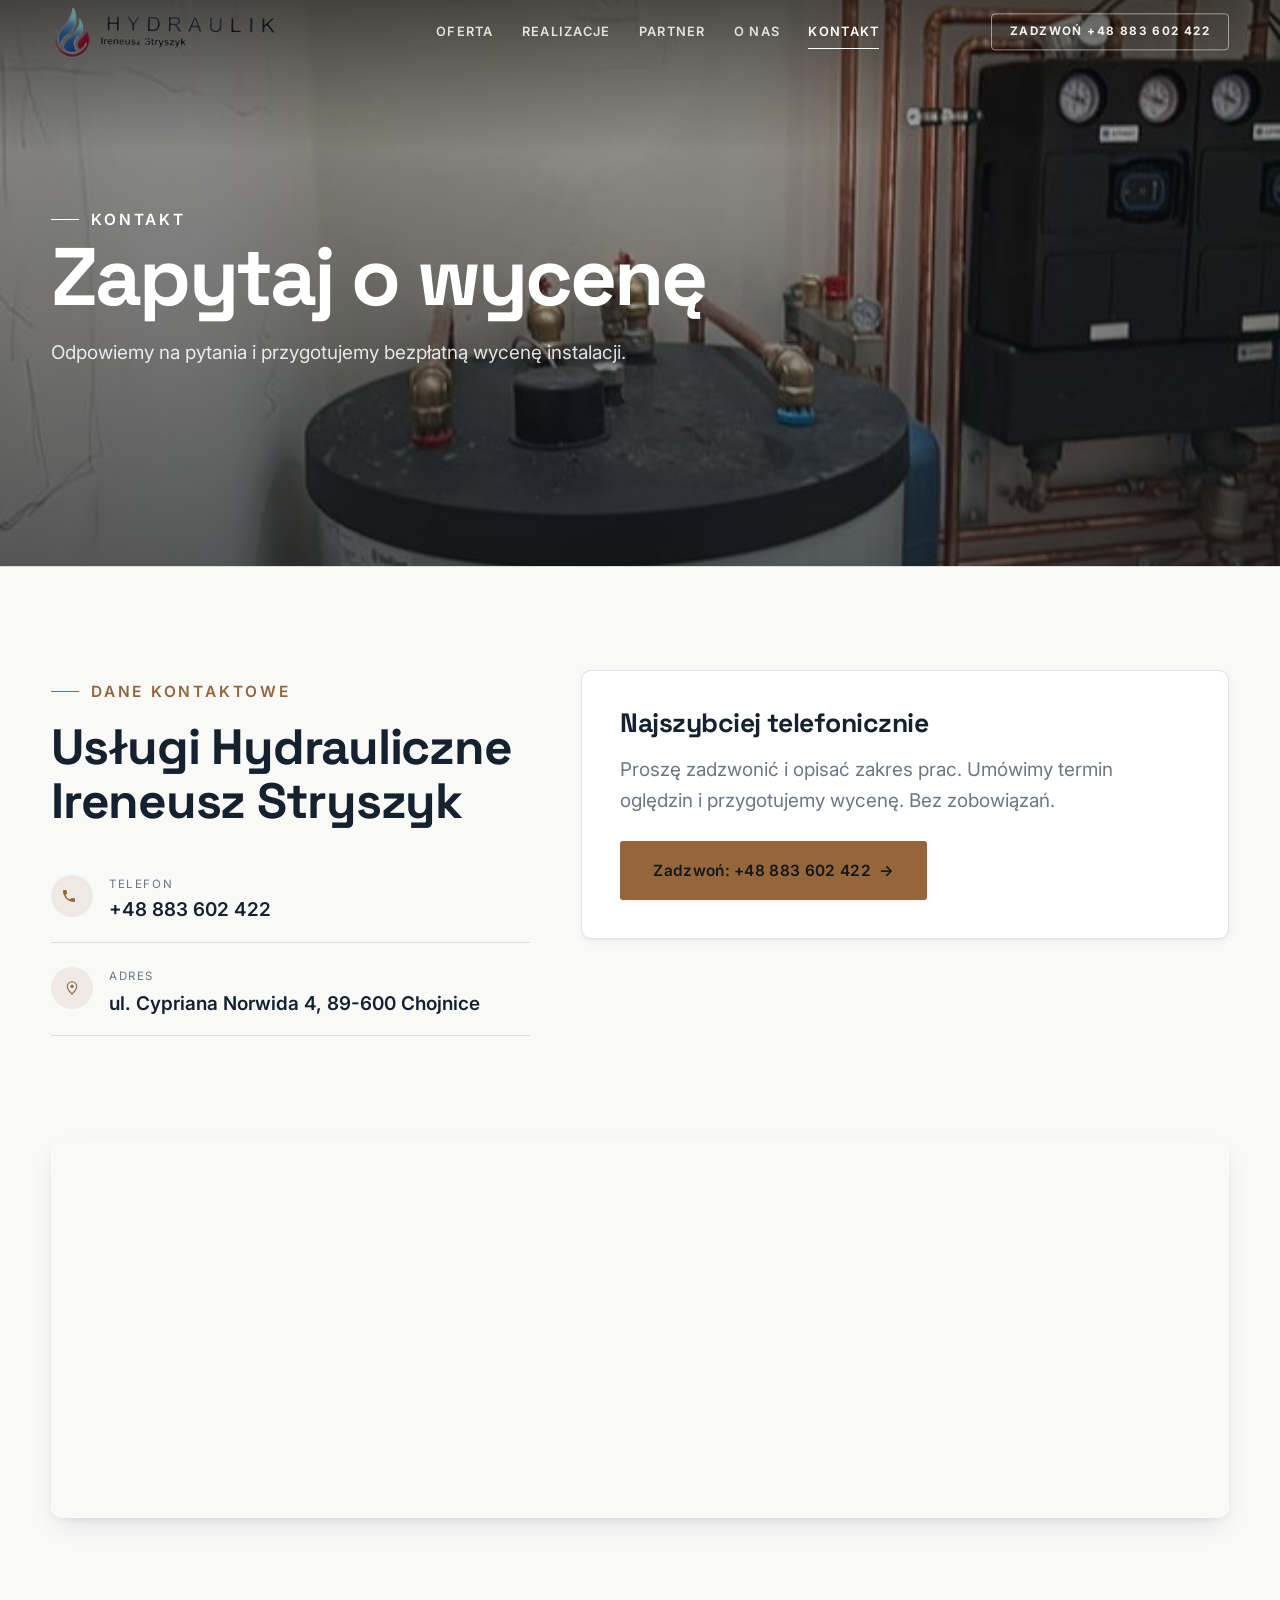
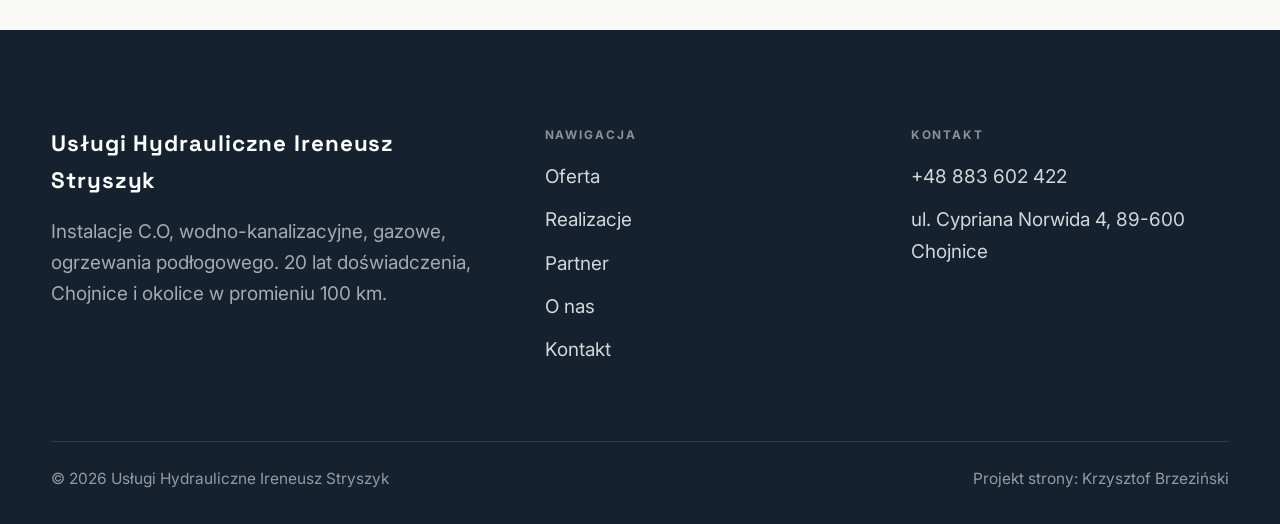
==== commit 6163bbe2: "Galeria realizacji: koniec dziur przy przewijaniu - atrybuty width/height na wszystkich zdjeciach (p" ====
--- a/kontakt.html
+++ b/kontakt.html
@@ -25,13 +25,13 @@
 <meta name="twitter:title" content="Kontakt - Usługi Hydrauliczne Ireneusz Stryszyk">
 <meta name="twitter:description" content="Bezpłatna wycena instalacji. Chojnice, ul. Cypriana Norwida 4. Tel. +48 883 602 422.">
 <meta name="twitter:image" content="https://impulseo-pl.github.io/uslugi-hydrauliczne-ireneusz-stryszyk/img/og.jpg">
-<link rel="stylesheet" href="assets/styles.css?v=20260729e">
+<link rel="stylesheet" href="assets/styles.css?v=20260729j">
 </head>
 <body>
 
 <header class="nav">
   <div class="wrap nav-inner">
-    <a class="brand brand-has-logo" href="index.html"><img class="brand-logo" src="img/logo.png" alt="Usługi Hydrauliczne Ireneusz Stryszyk"></a>
+    <a class="brand brand-has-logo" href="index.html"><img width="1990" height="560" class="brand-logo" src="img/logo.png" alt="Usługi Hydrauliczne Ireneusz Stryszyk"></a>
     <nav class="nav-links">
       <a href="oferta.html">Oferta</a>
       <a href="realizacje.html">Realizacje</a>
@@ -45,7 +45,7 @@
 </header>
 
 <section class="pagehead">
-  <img src="img/foto/f24.jpg" alt="Usługi Hydrauliczne Ireneusz Stryszyk - Zapytaj o wycenę">
+  <img width="619" height="1100" src="img/foto/f24.jpg" alt="Usługi Hydrauliczne Ireneusz Stryszyk - Zapytaj o wycenę">
   <div class="wrap">
     <span class="eyebrow">Kontakt</span>
     <h1>Zapytaj o wycenę</h1>
@@ -106,6 +106,6 @@
 </footer>
 <div class="sticky-call"><a class="sc-call" href="tel:+48883602422"><svg class="ico-tel" width="16" height="16" viewBox="0 0 24 24" fill="none" aria-hidden="true"><path d="M6.6 10.8a15.5 15.5 0 0 0 6.6 6.6l2.2-2.2a1 1 0 0 1 1-.24 11.4 11.4 0 0 0 3.6.58 1 1 0 0 1 1 1V20a1 1 0 0 1-1 1A17 17 0 0 1 3 4a1 1 0 0 1 1-1h3.5a1 1 0 0 1 1 1c0 1.25.2 2.46.58 3.6a1 1 0 0 1-.25 1l-2.23 2.2Z" fill="currentColor"/></svg> Zadzwoń</a><a class="sc-quote" href="kontakt.html">Bezpłatna wycena</a></div>
 
-<script src="assets/main.js?v=20260729e"></script>
+<script src="assets/main.js?v=20260729j"></script>
 </body>
 </html>
--- a/assets/styles.css
+++ b/assets/styles.css
@@ -998,3 +998,9 @@
 .cert-cap{padding:var(--space-4) var(--space-5) var(--space-5);font-family:var(--font-display);font-weight:600;
   font-size:.92rem;color:var(--ink);text-align:center;line-height:1.35}
 .cert-cap small{display:block;font-family:var(--font-body);font-weight:400;font-size:.78rem;color:var(--muted);margin-top:6px;letter-spacing:.04em}
+
+/* Masonry: zdjecia maja atrybuty width/height, wiec przegladarka trzyma miejsce
+   zanim kadr sie doladuje (wczesniej kolumny "dziurawily sie" przy przewijaniu). */
+/* atrybuty width/height w HTML wystarcza - przegladarka sama trzyma proporcje */
+/* szare tlo pod kafelkiem, zeby przy doladowywaniu nie bylo bialych dziur */
+.gallery-masonry .m-tile{background:var(--paper-3)}
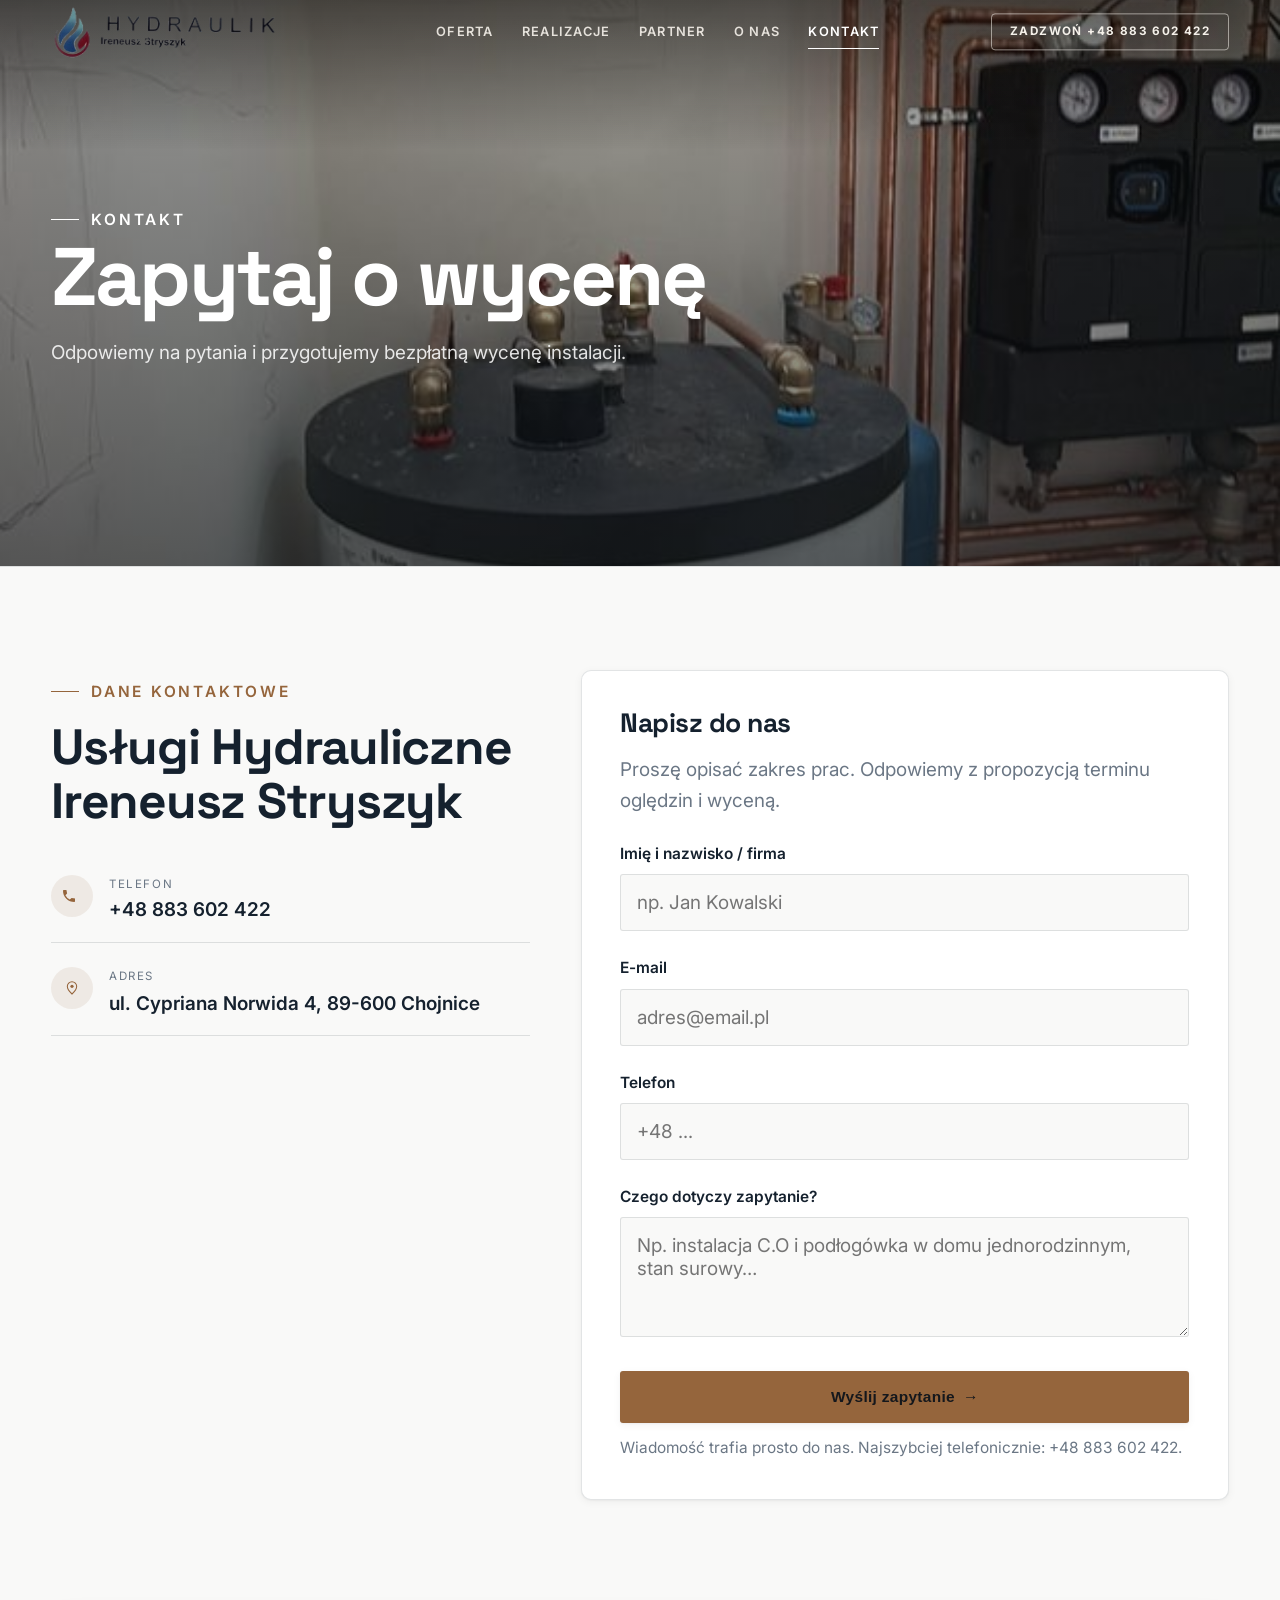
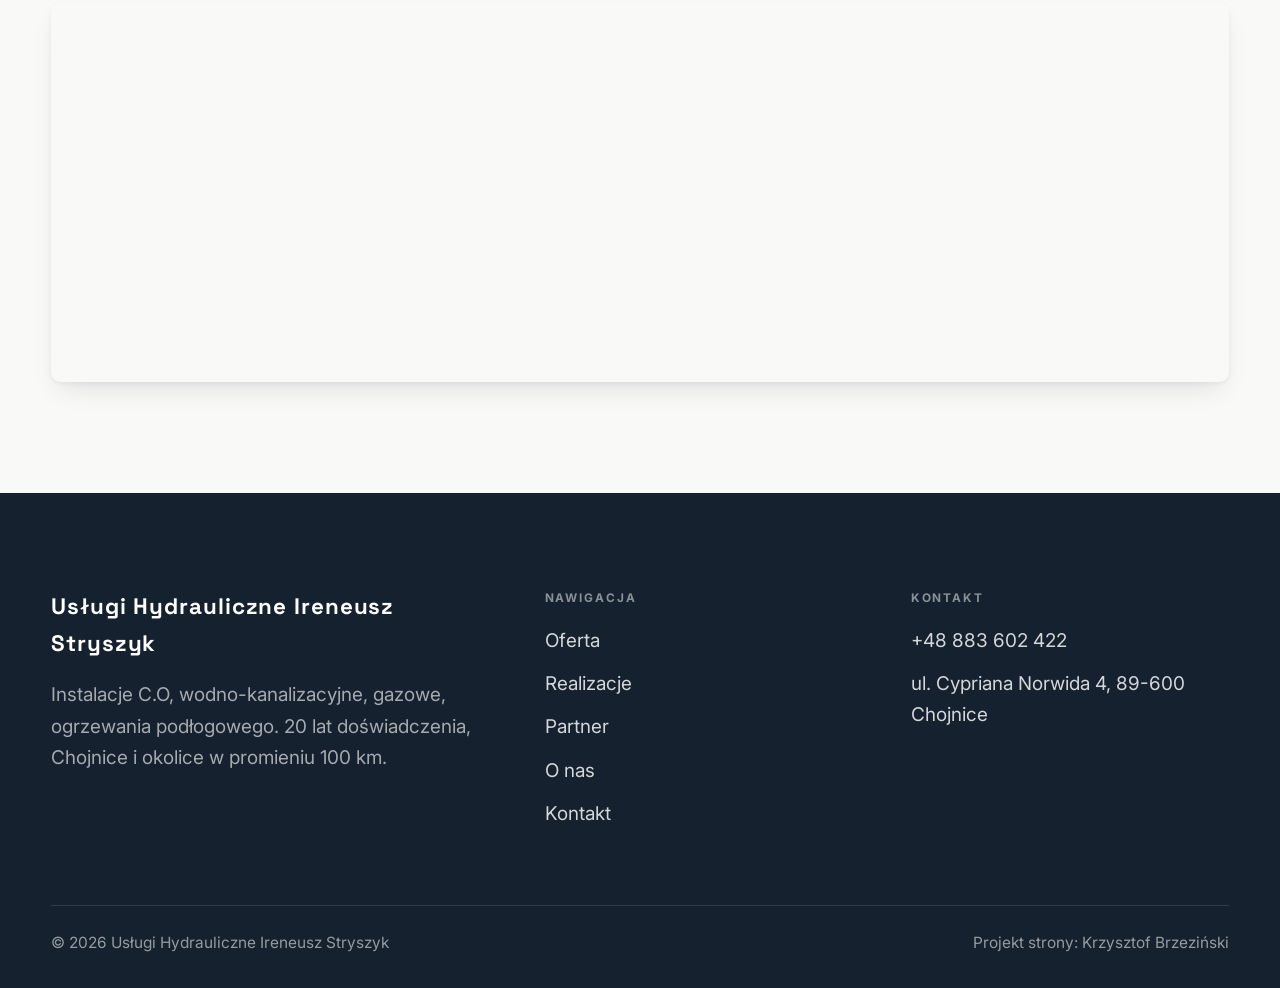
==== commit e5ced2a3: "Kontakt: dzialajacy formularz (formsubmit -> mail klienta) zamiast samego telefonu Umowa obiecuje fo" ====
--- a/kontakt.html
+++ b/kontakt.html
@@ -25,7 +25,7 @@
 <meta name="twitter:title" content="Kontakt - Usługi Hydrauliczne Ireneusz Stryszyk">
 <meta name="twitter:description" content="Bezpłatna wycena instalacji. Chojnice, ul. Cypriana Norwida 4. Tel. +48 883 602 422.">
 <meta name="twitter:image" content="https://impulseo-pl.github.io/uslugi-hydrauliczne-ireneusz-stryszyk/img/og.jpg">
-<link rel="stylesheet" href="assets/styles.css?v=20260729j">
+<link rel="stylesheet" href="assets/styles.css?v=20260729p">
 </head>
 <body>
 
@@ -63,12 +63,20 @@
       </div>
     </div>
     <div class="reveal">
-      <div class="form">
-        <h3 style="margin-bottom:var(--space-4)">Najszybciej telefonicznie</h3>
-        <p class="muted" style="margin-bottom:var(--space-5)">Proszę zadzwonić i opisać zakres prac. Umówimy termin oględzin i przygotujemy wycenę. Bez zobowiązań.</p>
-        <a href="tel:+48883602422" class="btn btn-accent" style="justify-content:center">Zadzwoń: +48 883 602 422 <span class="arr">→</span></a>
-      </div>
-    </div>
+      <form class="form" action="https://formsubmit.co/stryszykirek@gmail.com" method="POST">
+        <input type="hidden" name="_subject" value="Zapytanie ze strony Usługi Hydrauliczne Ireneusz Stryszyk">
+        <input type="hidden" name="_captcha" value="false">
+        <input type="hidden" name="_template" value="table">
+        <h3 style="margin-bottom:var(--space-4)">Napisz do nas</h3>
+        <p class="muted" style="margin-bottom:var(--space-5)">Proszę opisać zakres prac. Odpowiemy z propozycją terminu oględzin i wyceną.</p>
+        <div class="fld"><label for="name">Imię i nazwisko / firma</label><input id="name" name="name" type="text" placeholder="np. Jan Kowalski" required></div>
+        <div class="fld"><label for="email">E-mail</label><input id="email" name="email" type="email" placeholder="adres@email.pl" required></div>
+        <div class="fld"><label for="phone">Telefon</label><input id="phone" name="phone" type="tel" placeholder="+48 ..."></div>
+        <div class="fld"><label for="msg">Czego dotyczy zapytanie?</label><textarea id="msg" name="message" placeholder="Np. instalacja C.O i podłogówka w domu jednorodzinnym, stan surowy…" required></textarea></div>
+        <button type="submit" class="btn btn-accent" style="width:100%;justify-content:center">Wyślij zapytanie <span class="arr">→</span></button>
+        <p class="note">Wiadomość trafia prosto do nas. Najszybciej telefonicznie: <a href="tel:+48883602422">+48 883 602 422</a>.</p>
+      </form>
+      
   </div>
 </section>
 <section style="padding-top:0">
@@ -106,6 +114,6 @@
 </footer>
 <div class="sticky-call"><a class="sc-call" href="tel:+48883602422"><svg class="ico-tel" width="16" height="16" viewBox="0 0 24 24" fill="none" aria-hidden="true"><path d="M6.6 10.8a15.5 15.5 0 0 0 6.6 6.6l2.2-2.2a1 1 0 0 1 1-.24 11.4 11.4 0 0 0 3.6.58 1 1 0 0 1 1 1V20a1 1 0 0 1-1 1A17 17 0 0 1 3 4a1 1 0 0 1 1-1h3.5a1 1 0 0 1 1 1c0 1.25.2 2.46.58 3.6a1 1 0 0 1-.25 1l-2.23 2.2Z" fill="currentColor"/></svg> Zadzwoń</a><a class="sc-quote" href="kontakt.html">Bezpłatna wycena</a></div>
 
-<script src="assets/main.js?v=20260729j"></script>
+<script src="assets/main.js?v=20260729p"></script>
 </body>
 </html>
--- a/assets/styles.css
+++ b/assets/styles.css
@@ -1004,3 +1004,10 @@
 /* atrybuty width/height w HTML wystarcza - przegladarka sama trzyma proporcje */
 /* szare tlo pod kafelkiem, zeby przy doladowywaniu nie bylo bialych dziur */
 .gallery-masonry .m-tile{background:var(--paper-3)}
+
+/* Galeria 45 zdjęć: bez animacji wejścia. Przy szybkim przewijaniu (albo skoku suwakiem)
+   obserwator nie zdążał odsłonić kafli i użytkownik widział puste pola. Zdjęcia mają być
+   po prostu widoczne; o kolejność pobierania dba lazy-loading. */
+.gallery-masonry .m-tile,
+.gallery-masonry .m-tile img{opacity:1!important;clip-path:none!important;transform:none!important;
+  scale:1!important;translate:0 0!important;animation:none!important;transition:none!important}
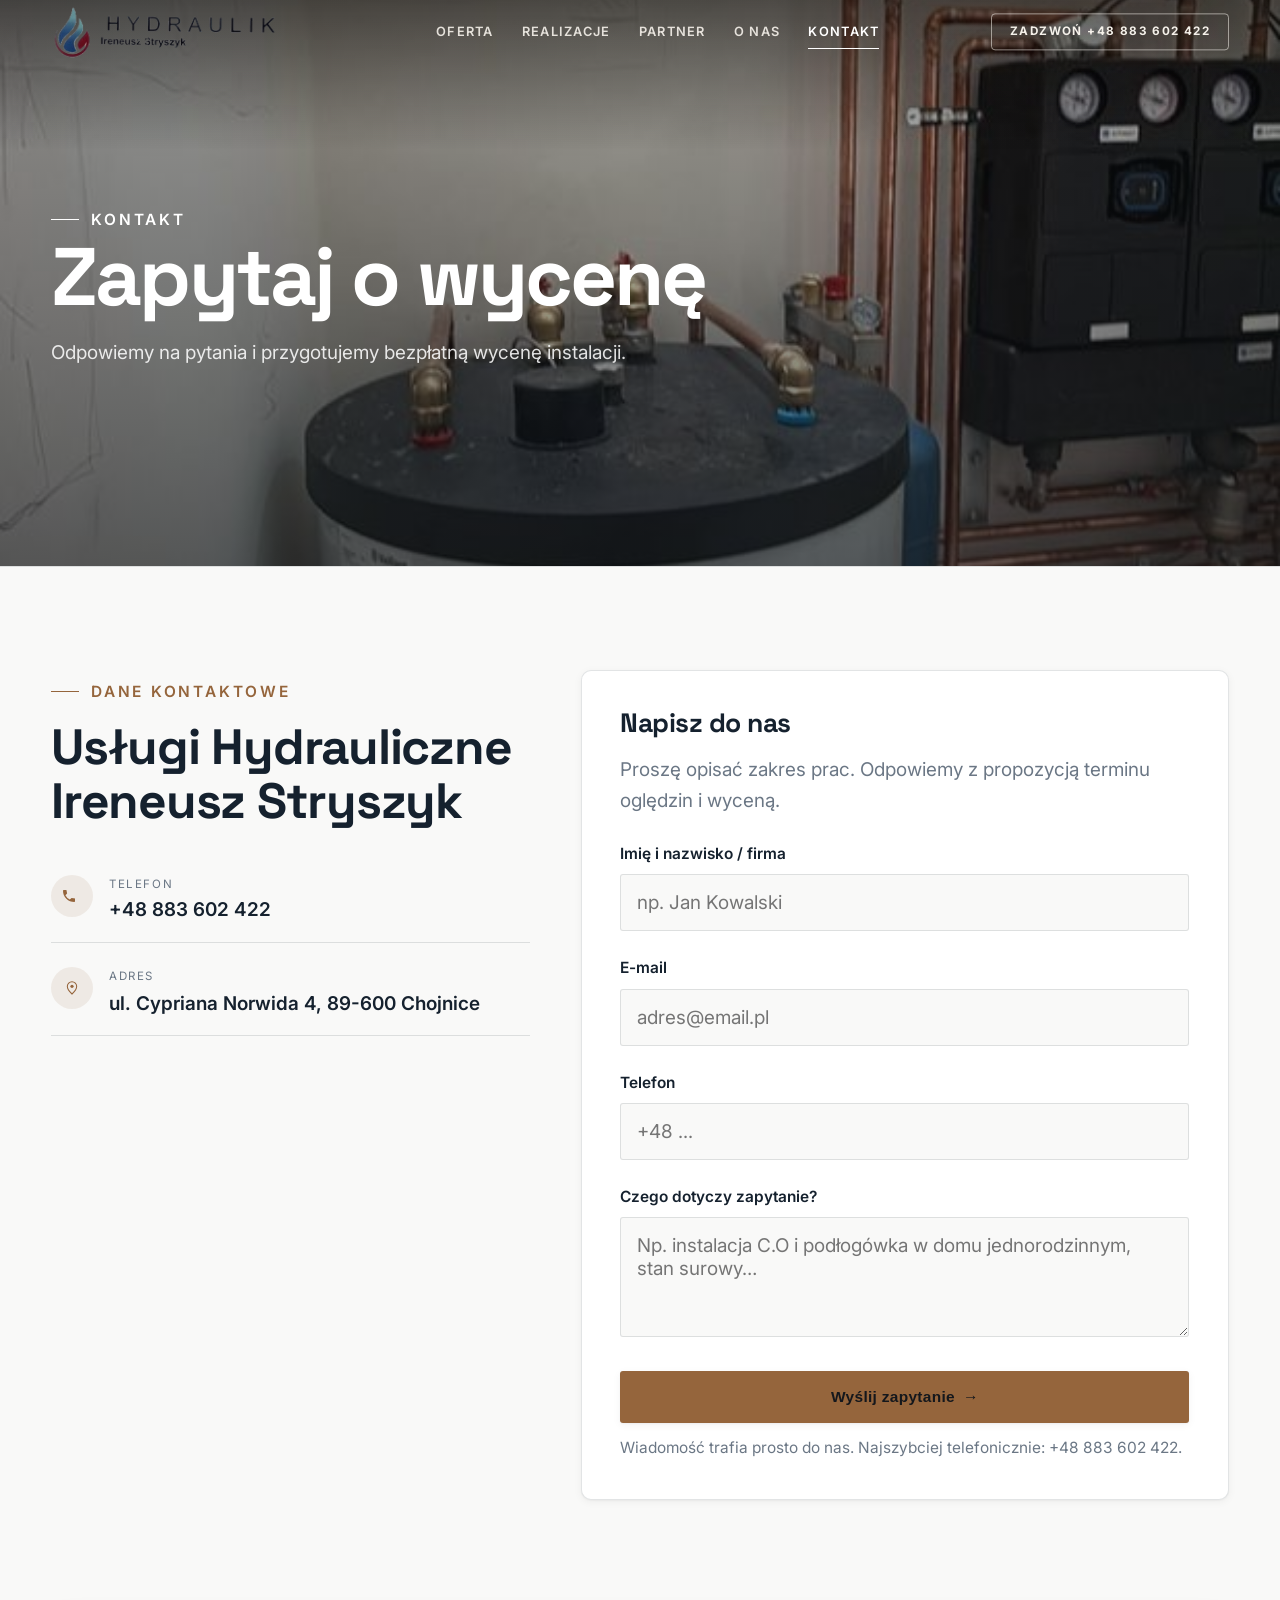
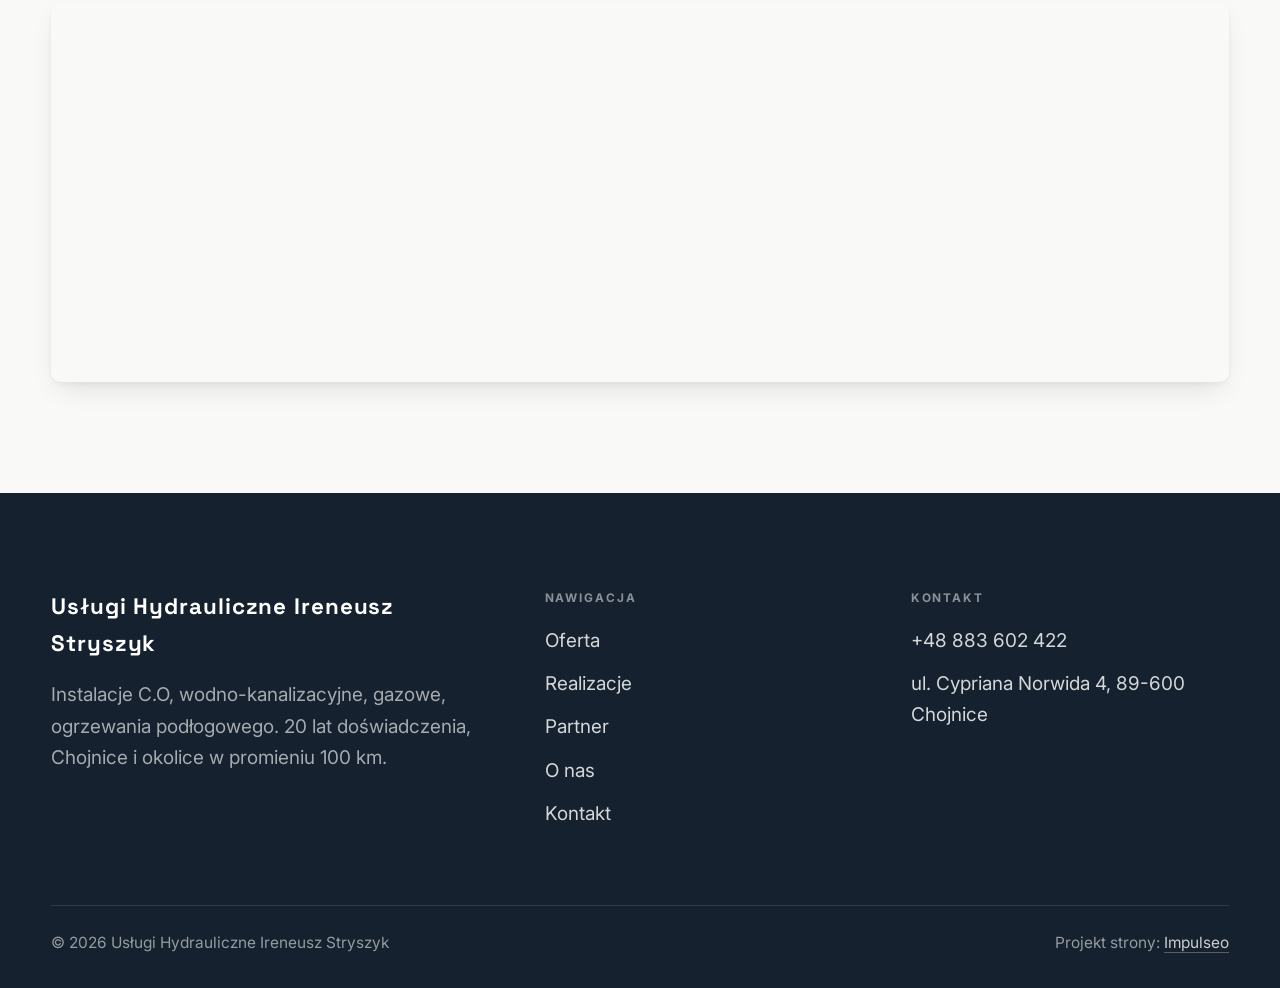
==== commit d6a98f56: "Stopka: podpis Impulseo z linkiem + poprawka znikajacego napisu w naglowku" ====
--- a/kontakt.html
+++ b/kontakt.html
@@ -108,7 +108,7 @@
     </div>
     <div class="foot-bot">
       <span>© 2026 Usługi Hydrauliczne Ireneusz Stryszyk</span>
-      <span>Projekt strony: Krzysztof Brzeziński</span>
+      <span>Projekt strony: <a class="foot-credit" href="https://impulseo.pl" target="_blank" rel="noopener">Impulseo</a></span>
     </div>
   </div>
 </footer>
--- a/assets/styles.css
+++ b/assets/styles.css
@@ -1,7 +1,7 @@
 /* ============================================================
    STOLBASZ — premium, architektoniczny B2B fit-out
    Jasna paleta, zero brązu. System wg premium-web-craft.
-   Projekt strony: Krzysztof Brzeziński
+   Projekt strony: Impulseo (impulseo.pl)
    ============================================================ */
 
 :root{
@@ -1011,3 +1011,64 @@
 .gallery-masonry .m-tile,
 .gallery-masonry .m-tile img{opacity:1!important;clip-path:none!important;transform:none!important;
   scale:1!important;translate:0 0!important;animation:none!important;transition:none!important}
+
+/* === HERO-FIT (29.07.2026) — hero DOPASOWUJE SIĘ do wysokości okna =========================
+   Zgłoszenie K. 29.07: na jego laptopie przyciski CTA w hero były ucięte dolną krawędzią
+   (Modern House). Pomiar headless (1512x879 → realny widok 792 px): dolna krawędź CTA
+   wypadała 123 px POD ekranem. Nawet przy maksymalnym oknie (982) było -20 px.
+
+   DLACZEGO POPRZEDNI FIX NIE DZIAŁAŁ: 27.07 dołożyliśmy @media(max-height:820px) — próg.
+   Widok K. ma ~792-895 px, czyli TUŻ NAD progiem → reguła w ogóle się nie włączała.
+   Progi są kruche: każdy inny laptop/dok/pasek zakładek przesuwa granicę.
+
+   ROZWIĄZANIE: zero progów. Każdy rozmiar, który decyduje o wysokości hero (typografia,
+   odstępy, padding), dostaje `min(dotychczasowa-wartość, X svh)` — czyli na wysokim ekranie
+   nic się nie zmienia, a im niższe okno, tym płynniej mniejsze. Treści NIE ucinamy.
+
+   Doklejane na SAM KONIEC styles.css (po motion) → wygrywa kaskadę, nie rusza reguł w miejscu.
+   Weryfikacja: tools-retrofit/measure_fold.py (mierzy zapas pod CTA dla 720/800/879/982). */
+
+/* ---------- HERO KINOWY (strona główna, rodziny „editorial") ---------- */
+.hero-cine .wrap{padding-block:min(var(--space-8),4svh)}
+.hero-cine .eyebrow{margin-bottom:min(var(--space-5),2svh)}
+.hero-cine h1{font-size:min(clamp(2.9rem,2rem + 4.4vw,5.2rem),7.6svh);
+  margin-bottom:min(var(--space-5),2.4svh)}
+.hero-cine .lead{font-size:min(1.125rem,2.3svh);line-height:1.55;
+  margin-bottom:min(var(--space-7),3.2svh)}
+
+/* ---------- HERO FACHOWCY — wariant A (pełny ekran) ---------- */
+.hf-panel{padding-top:min(clamp(6.5rem,13vh,9rem),11svh);
+  padding-bottom:min(clamp(2.6rem,6vh,3.6rem),4svh)}
+.hf-title{font-size:min(clamp(2.3rem,1.6rem + 3.2vw,4.3rem),7svh);
+  margin-top:min(var(--space-4),1.8svh);margin-bottom:min(var(--space-4),1.8svh)}
+.hf-lead{font-size:min(1.18rem,2.3svh);line-height:1.5}
+.hf-phone{margin-top:min(var(--space-6),2.8svh);margin-bottom:min(var(--space-5),2.2svh)}
+.hf-phone-num{font-size:min(clamp(2rem,1.5rem + 2.4vw,3.05rem),5.2svh)}
+.hf-trust{margin-top:min(var(--space-6),2.6svh);padding-top:min(var(--space-4),1.6svh)}
+
+/* Telefon: tam liczy się czytelność, nie upychanie — skalowanie wysokością wyłączone,
+   bo przy 844 px wysokości ekranu svh-limity zaczęłyby zmniejszać tekst bez potrzeby. */
+@media(max-width:680px){
+  .hero-cine h1{font-size:clamp(1.9rem,1.15rem + 4.4vw,2.7rem)}
+  .hero-cine .lead{font-size:.98rem}
+  .hf-title{font-size:clamp(2.1rem,1.6rem + 3.2vw,3rem)}
+  .hf-lead{font-size:1rem}
+  .hf-phone-num{font-size:clamp(1.9rem,1.5rem + 2.4vw,2.5rem)}
+}
+/* === /HERO-FIT === */
+
+
+/* ====== IMPULSEO-FIX-20260731 ======================================================
+   1) PODPIS w stopce jest teraz linkiem do impulseo.pl - ma być widocznie klikalny.
+   2) ŻYWY NAGŁÓWEK: warstwa przenikających kadrów (.mt-hero-layer) miała z-index:1, więc
+      lądowała NAD przyciemnieniem hero, a w rodzinie „fachowcy" nawet nad panelem z tekstem
+      (.hf-panel nie miał własnego z-index). Efekt: przy zmianie zdjęcia napis znikał i wracał.
+      Teraz warstwa idzie tam, gdzie zdjęcie tła (z-index:-2), a treść nagłówka dostaje twardy
+      z-index:3. Zmieniają się WYŁĄCZNIE zdjęcia w tle - napis stoi nieruchomo.
+      (hero-cine celowo pominięte: tam img ma z-index:0 i układ był poprawny.) */
+.foot-bot a.foot-credit{color:rgba(255,255,255,.78);text-decoration:none;border-bottom:1px solid rgba(255,255,255,.28)}
+.foot-bot a.foot-credit:hover{color:#fff;border-bottom-color:#fff}
+.hero-fach > img.mt-hero-layer,.hero-gastro > img.mt-hero-layer,.hero-auto > img.mt-hero-layer,
+.hero-dom > img.mt-hero-layer,.hero-studio > img.mt-hero-layer{z-index:-2}
+.hf-panel,.hf-inner,.hd-panel,.hk-panel,.ha-inner,.hs-inner,.hg-inner{position:relative;z-index:3}
+/* ====== koniec IMPULSEO-FIX-20260731 ====== */
